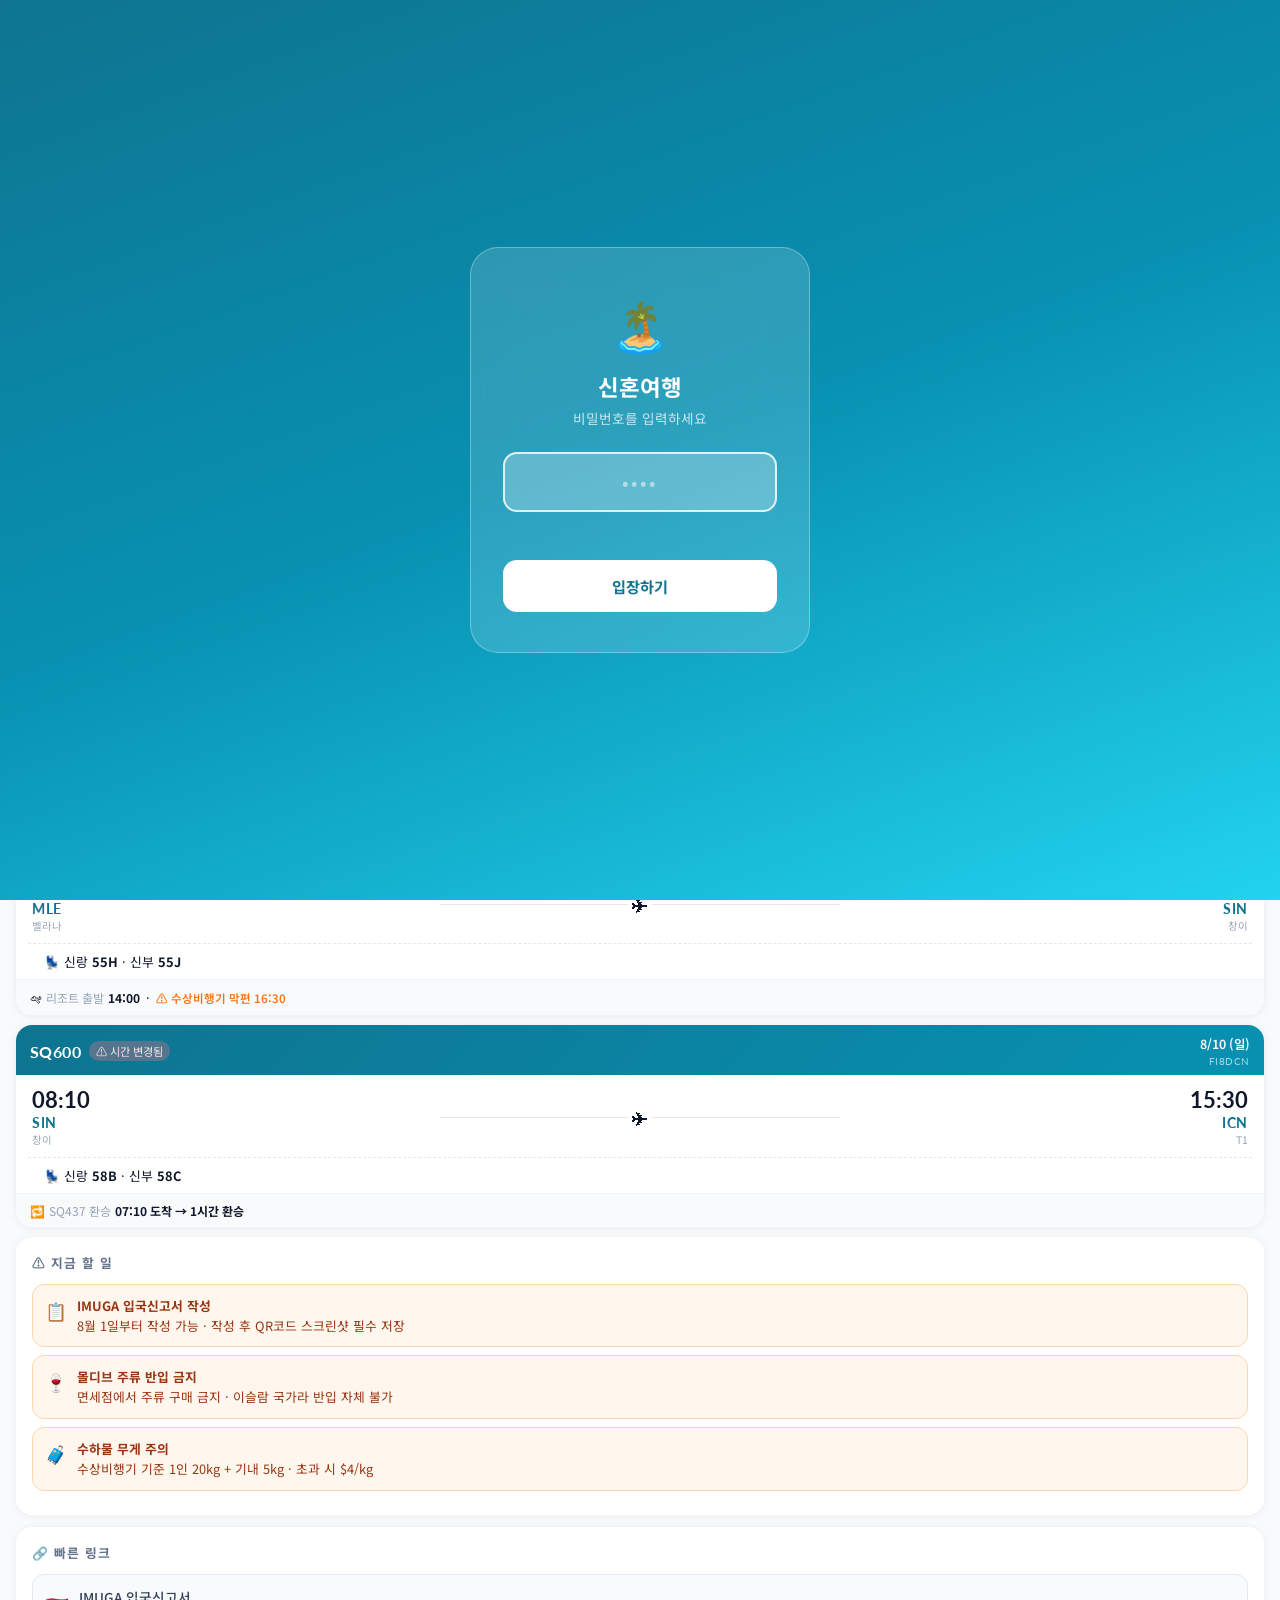
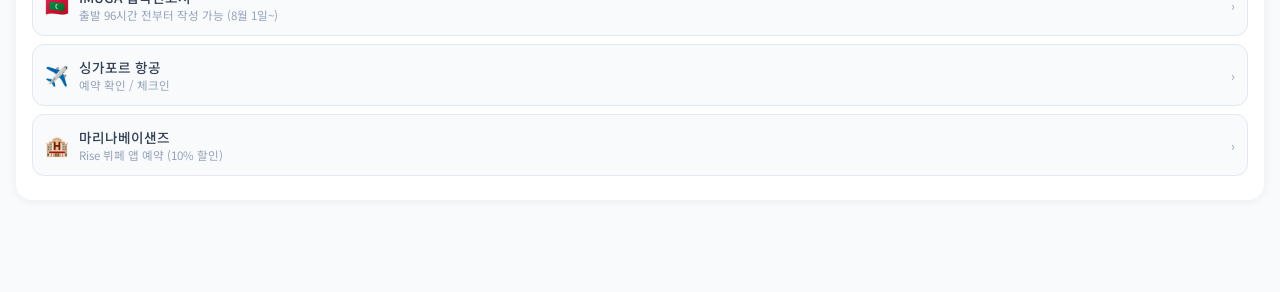
==== index.html @ 99788412 "신혼여행 앱 초기 배포 - 싱가포르/몰디브 일정, 체크리스트, 서류함, 여행 팁 - 비밀번호 잠금 화면 (SHA-256) - PWA (오프라인 지원, 홈화면 추가)  Co-Auth" ====
<!DOCTYPE html>
<html lang="ko">
<head>
  <meta charset="UTF-8">
  <meta name="viewport" content="width=device-width, initial-scale=1.0, viewport-fit=cover">
  <meta name="theme-color" content="#0E7490">
  <meta name="apple-mobile-web-app-capable" content="yes">
  <meta name="apple-mobile-web-app-status-bar-style" content="black-translucent">
  <meta name="apple-mobile-web-app-title" content="허니문">
  <meta name="robots" content="noindex, nofollow">
  <title>🏝️ 신혼여행</title>
  <link rel="stylesheet" href="styles.css">
  <link rel="manifest" href="manifest.json">
  <link rel="apple-touch-icon" href="icons/icon-192.png">
</head>
<body>

<!-- ===================== 비밀번호 화면 ===================== -->
<div class="lock-screen" id="lock-screen">
  <div class="lock-card">
    <div class="lock-emoji">🏝️</div>
    <div class="lock-title">신혼여행</div>
    <div class="lock-sub">비밀번호를 입력하세요</div>
    <input
      class="lock-input"
      id="lock-input"
      type="password"
      inputmode="numeric"
      placeholder="••••"
      autocomplete="current-password"
      onkeydown="if(event.key==='Enter') checkPassword()"
    >
    <div class="lock-error" id="lock-error"></div>
    <button class="lock-btn" onclick="checkPassword()">입장하기</button>
  </div>
</div>

<!-- Header -->
<header class="app-header">
  <h1>🏝️ 신혼여행 <span class="subtitle">싱가포르 · 몰디브</span></h1>
</header>

<!-- Toast -->
<div class="toast" id="toast"></div>

<!-- ===================== HOME PAGE ===================== -->
<section class="page active" id="page-home">

  <!-- Countdown -->
  <div class="countdown-card">
    <div class="countdown-label">✈️ 출발까지</div>
    <div class="countdown-number" id="countdown-num">-</div>
    <div class="countdown-days" id="countdown-unit">일</div>
    <div class="countdown-date">2026년 8월 3일 (월) 출발 · SQ607</div>
    <div class="trip-progress">
      <div class="trip-leg">
        <div class="leg-icon">🇸🇬</div>
        <div class="leg-name">싱가포르</div>
        <div class="leg-dates">8/3 – 8/5</div>
      </div>
      <div class="trip-leg">
        <div class="leg-icon">🏝️</div>
        <div class="leg-name">몰디브</div>
        <div class="leg-dates">8/5 – 8/9</div>
      </div>
      <div class="trip-leg">
        <div class="leg-icon">🏠</div>
        <div class="leg-name">귀국</div>
        <div class="leg-dates">8/10</div>
      </div>
    </div>
  </div>

  <!-- Flights -->
  <!-- SQ607 -->
  <div class="bp-card">
    <div class="bp-header">
      <div class="bp-left">
        <span class="bp-num">SQ607</span>
        <span class="bp-plane">Boeing 787</span>
      </div>
      <div class="bp-right">
        <span class="bp-date">8/3 (월)</span>
        <span class="bp-ref">DOETZ6</span>
      </div>
    </div>
    <div class="bp-route">
      <div class="bp-port">
        <div class="bp-time">09:00</div>
        <div class="bp-code">ICN</div>
        <div class="bp-terminal">T1</div>
      </div>
      <div class="bp-arrow">
        <div class="bp-line"></div>
        <span>✈</span>
        <div class="bp-line"></div>
      </div>
      <div class="bp-port bp-port-right">
        <div class="bp-time">14:20</div>
        <div class="bp-code">SIN</div>
        <div class="bp-terminal">창이</div>
      </div>
    </div>
    <div class="bp-seats">💺 신랑 <strong>62J</strong> · 신부 <strong>62K</strong></div>
    <div class="bp-timing">
      <div class="bp-timing-item">🏠 <span class="bp-timing-label">숙소 출발</span> <strong>06:00 이전</strong></div>
      <div class="bp-timing-sep">·</div>
      <div class="bp-timing-item">✈️ <span class="bp-timing-label">공항 도착</span> <strong>07:00</strong></div>
    </div>
  </div>

  <!-- SQ432 -->
  <div class="bp-card">
    <div class="bp-header">
      <div class="bp-left">
        <span class="bp-num">SQ432</span>
        <span class="bp-plane">A350-900</span>
      </div>
      <div class="bp-right">
        <span class="bp-date">8/5 (수)</span>
        <span class="bp-ref">DOETZ6</span>
      </div>
    </div>
    <div class="bp-route">
      <div class="bp-port">
        <div class="bp-time">10:20</div>
        <div class="bp-code">SIN</div>
        <div class="bp-terminal">T2</div>
      </div>
      <div class="bp-arrow">
        <div class="bp-line"></div>
        <span>✈</span>
        <div class="bp-line"></div>
      </div>
      <div class="bp-port bp-port-right">
        <div class="bp-time">11:50</div>
        <div class="bp-code">MLE</div>
        <div class="bp-terminal">T1</div>
      </div>
    </div>
    <div class="bp-seats">💺 신랑 <strong>62E</strong> · 신부 <strong>62D</strong></div>
    <div class="bp-timing">
      <div class="bp-timing-item">🏨 <span class="bp-timing-label">풀만 출발</span> <strong>08:00</strong></div>
      <div class="bp-timing-sep">·</div>
      <div class="bp-timing-item">✈️ <span class="bp-timing-label">공항 도착</span> <strong>08:20</strong></div>
    </div>
  </div>

  <!-- SQ437 -->
  <div class="bp-card">
    <div class="bp-header">
      <div class="bp-left">
        <span class="bp-num">SQ437</span>
        <span class="bp-plane bp-changed">⚠️ 시간 변경됨</span>
      </div>
      <div class="bp-right">
        <span class="bp-date">8/9 (토)</span>
        <span class="bp-ref">FI8DCN</span>
      </div>
    </div>
    <div class="bp-route">
      <div class="bp-port">
        <div class="bp-time">23:10</div>
        <div class="bp-code">MLE</div>
        <div class="bp-terminal">벨라나</div>
      </div>
      <div class="bp-arrow">
        <div class="bp-line"></div>
        <span>✈</span>
        <div class="bp-line"></div>
      </div>
      <div class="bp-port bp-port-right">
        <div class="bp-time">07:10<span style="font-size:0.6rem;color:var(--gray-400)">+1</span></div>
        <div class="bp-code">SIN</div>
        <div class="bp-terminal">창이</div>
      </div>
    </div>
    <div class="bp-seats">💺 신랑 <strong>55H</strong> · 신부 <strong>55J</strong></div>
    <div class="bp-timing">
      <div class="bp-timing-item">🛩 <span class="bp-timing-label">리조트 출발</span> <strong>14:00</strong></div>
      <div class="bp-timing-sep">·</div>
      <div class="bp-timing-item bp-timing-warn">⚠️ 수상비행기 막편 16:30</div>
    </div>
  </div>

  <!-- SQ600 -->
  <div class="bp-card">
    <div class="bp-header">
      <div class="bp-left">
        <span class="bp-num">SQ600</span>
        <span class="bp-plane bp-changed">⚠️ 시간 변경됨</span>
      </div>
      <div class="bp-right">
        <span class="bp-date">8/10 (일)</span>
        <span class="bp-ref">FI8DCN</span>
      </div>
    </div>
    <div class="bp-route">
      <div class="bp-port">
        <div class="bp-time">08:10</div>
        <div class="bp-code">SIN</div>
        <div class="bp-terminal">창이</div>
      </div>
      <div class="bp-arrow">
        <div class="bp-line"></div>
        <span>✈</span>
        <div class="bp-line"></div>
      </div>
      <div class="bp-port bp-port-right">
        <div class="bp-time">15:30</div>
        <div class="bp-code">ICN</div>
        <div class="bp-terminal">T1</div>
      </div>
    </div>
    <div class="bp-seats">💺 신랑 <strong>58B</strong> · 신부 <strong>58C</strong></div>
    <div class="bp-timing">
      <div class="bp-timing-item">🔁 <span class="bp-timing-label">SQ437 환승</span> <strong>07:10 도착 → 1시간 환승</strong></div>
    </div>
  </div>

  <!-- Alerts -->
  <div class="card">
    <div class="card-title">⚠️ 지금 할 일</div>

    <div class="alert-badge">
      <div class="alert-icon">📋</div>
      <div class="alert-text">
        <div class="alert-title">IMUGA 입국신고서 작성</div>
        8월 1일부터 작성 가능 · 작성 후 QR코드 스크린샷 필수 저장
      </div>
    </div>

    <div class="alert-badge">
      <div class="alert-icon">🍷</div>
      <div class="alert-text">
        <div class="alert-title">몰디브 주류 반입 금지</div>
        면세점에서 주류 구매 금지 · 이슬람 국가라 반입 자체 불가
      </div>
    </div>

    <div class="alert-badge">
      <div class="alert-icon">🧳</div>
      <div class="alert-text">
        <div class="alert-title">수하물 무게 주의</div>
        수상비행기 기준 1인 20kg + 기내 5kg · 초과 시 $4/kg
      </div>
    </div>
  </div>

  <!-- Quick Links -->
  <div class="card">
    <div class="card-title">🔗 빠른 링크</div>

    <a class="quick-link" href="https://www.travelsmarttravelfast.com/en/maldives/imuga/" target="_blank">
      <div class="ql-left">
        <span class="ql-icon">🇲🇻</span>
        <div>
          <div class="ql-title">IMUGA 입국신고서</div>
          <div class="ql-sub">출발 96시간 전부터 작성 가능 (8월 1일~)</div>
        </div>
      </div>
      <span class="ql-arrow">›</span>
    </a>

    <a class="quick-link" href="https://www.singaporeair.com" target="_blank">
      <div class="ql-left">
        <span class="ql-icon">✈️</span>
        <div>
          <div class="ql-title">싱가포르 항공</div>
          <div class="ql-sub">예약 확인 / 체크인</div>
        </div>
      </div>
      <span class="ql-arrow">›</span>
    </a>

    <a class="quick-link" href="https://www.marinabaysands.com" target="_blank">
      <div class="ql-left">
        <span class="ql-icon">🏨</span>
        <div>
          <div class="ql-title">마리나베이샌즈</div>
          <div class="ql-sub">Rise 뷔페 앱 예약 (10% 할인)</div>
        </div>
      </div>
      <span class="ql-arrow">›</span>
    </a>
  </div>

</section>

<!-- ===================== SINGAPORE PAGE ===================== -->
<section class="page" id="page-singapore">

  <div class="page-title">🇸🇬 싱가포르</div>
  <div class="page-subtitle">8월 3일(월) – 5일(수) · 2박 3일</div>

  <!-- Day 1 -->
  <div class="card">
    <div class="day-header">
      <div class="day-badge">DAY 1 · 8/3</div>
      <div>
        <div class="day-title">마리나베이샌즈 호캉스</div>
        <div class="day-subtitle">14:20 싱가포르 도착</div>
      </div>
    </div>
    <div class="timeline">
      <div class="timeline-item">
        <a class="place-link" href="https://maps.apple.com/?q=Jewel+Changi+Airport" target="_blank">
          🗺 창이공항 쥬얼 분수
        </a>
        <div class="timeline-desc">도착 후 쥬얼 내 레인 보텍스 분수 구경</div>
      </div>
      <div class="timeline-item">
        <a class="place-link" href="https://maps.apple.com/?q=Marina+Bay+Sands+Hotel+Singapore" target="_blank">
          🗺 마리나베이샌즈 체크인
        </a>
        <div class="timeline-desc">3번 빌딩 카운터에서 체크인 (업그레이드 제일 잘 해줌)</div>
        <div class="tip-box">💡 체크인 시 <strong>허니문 업그레이드</strong> + <strong>레이트체크아웃</strong> 요청 필수! 라운지 애프터눈티도 확인</div>
      </div>
      <div class="timeline-item">
        <a class="place-link" href="https://maps.apple.com/?q=Marina+Bay+Sands+Infinity+Pool" target="_blank">
          🗺 인피니티풀
        </a>
        <div class="timeline-desc">투숙객 무제한 이용 · 오전 6-7시 사진 찍기 제일 좋음</div>
      </div>
      <div class="timeline-item">
        <a class="place-link" href="https://maps.apple.com/?q=Basha+Coffee+Marina+Bay+Sands" target="_blank">
          🗺 바샤커피
        </a>
        <div class="timeline-desc">지하 2층 패션 애비뉴 · TWG 기념품도 함께</div>
      </div>
      <div class="timeline-item">
        <a class="place-link" href="https://maps.apple.com/?q=Rise+Restaurant+Marina+Bay+Sands" target="_blank">
          🗺 Rise 뷔페 저녁
        </a>
        <div class="timeline-desc">MBS 앱으로 예약하면 10% 할인 + 포인트 적립 · 레터링 케이크 요청 가능</div>
        <div class="tip-box">💡 룸서비스도 은근 저렴 · 송파바쿠테 배달도 OK</div>
      </div>
      <div class="timeline-item">
        <a class="place-link" href="https://maps.apple.com/?q=Marina+Bay+Sands+SkyPark+Observation+Deck" target="_blank">
          🗺 스카이전망대 야경
        </a>
        <div class="timeline-desc">투숙객 무료 · 야경 수영장도 즐기기</div>
      </div>
    </div>
  </div>

  <!-- Day 2 -->
  <div class="card">
    <div class="day-header">
      <div class="day-badge">DAY 2 · 8/4</div>
      <div>
        <div class="day-title">풀만호텔 + 야경</div>
        <div class="day-subtitle">관광 + 밤 야경 + 수영</div>
      </div>
    </div>
    <div class="timeline">
      <div class="timeline-item">
        <a class="place-link" href="https://maps.apple.com/?q=Marina+Bay+Sands+Infinity+Pool" target="_blank">
          🗺 MBS 수영장 아침 수영
        </a>
        <div class="timeline-desc">체크아웃 후 짐 맡기고 수영장/샤워실 이용 가능</div>
      </div>
      <div class="timeline-item">
        <a class="place-link" href="https://maps.apple.com/?q=Tong+Ah+Eating+House+Singapore+kaya+toast" target="_blank">
          🗺 카야샌드위치 브런치
        </a>
        <div class="timeline-desc">카야잼 토스트 맛집</div>
      </div>
      <div class="timeline-item">
        <a class="place-link" href="https://maps.apple.com/?q=Merlion+Park+Singapore" target="_blank">
          🗺 머라이언파크
        </a>
        <div class="timeline-desc">사진 필수 스팟</div>
      </div>
      <div class="timeline-item">
        <a class="place-link" href="https://maps.apple.com/?q=Angelina+Singapore+Marina" target="_blank">
          🗺 마리나 안젤리나카페
        </a>
        <div class="timeline-desc">카페 투어 + 바샤커피 테이크아웃 + TWG 기념품 구매</div>
      </div>
      <div class="timeline-item">
        <a class="place-link" href="https://maps.apple.com/?q=Pullman+Singapore+Hill+Street" target="_blank">
          🗺 풀만 싱가포르 힐 스트리트 체크인
        </a>
        <div class="timeline-desc">1 Hill Street · Deluxe Room Bay View · 도착시간 12-13시 요청함 · 수영장 뷰 즐기기</div>
      </div>
      <div class="timeline-item">
        <a class="place-link" href="https://maps.apple.com/?q=Gardens+by+the+Bay+Singapore" target="_blank">
          🗺 가든스바이더베이 슈퍼트리쇼
        </a>
        <div class="timeline-desc">7:45 / 8:45 · 입장료 무료 · 미리 가서 자리 잡기</div>
      </div>
      <div class="timeline-item">
        <a class="place-link" href="https://maps.apple.com/?q=Jumbo+Seafood+Singapore" target="_blank">
          🗺 점보씨푸드 칠리크랩
        </a>
        <div class="timeline-desc">싱가포르 필수 맛집 · 사전 예약 권장</div>
      </div>
    </div>
  </div>

  <!-- Day 3 -->
  <div class="card">
    <div class="day-header">
      <div class="day-badge">DAY 3 · 8/5</div>
      <div>
        <div class="day-title">몰디브 이동</div>
        <div class="day-subtitle">SQ432 10:20 출발 → 몰디브 11:50 도착</div>
      </div>
    </div>
    <div class="timeline">
      <div class="timeline-item">
        <span class="place-link">🌅 체크아웃 후 공항 이동</span>
        <div class="timeline-desc">SQ432 10:20 출발 · 충분한 여유 시간 확보</div>
      </div>
      <div class="timeline-item">
        <span class="place-link">✈️ 싱가포르 → 말레 이동</span>
        <div class="timeline-desc">말레 공항 도착 후 리조트 부스에서 직원 만나기 · 여권 + 바우처 지참</div>
        <div class="tip-box">⚠️ 말레 공항에서 <strong>주류 맡기고</strong> 입국 (반입 금지)</div>
      </div>
      <div class="timeline-item">
        <span class="place-link">🛩 수상비행기 탑승</span>
        <div class="timeline-desc">TMA VIP 라운지 이용 · 마지막 운항 4:00~4:30 주의 · 25분 비행</div>
      </div>
    </div>
  </div>

  <!-- Food -->
  <div class="section-divider"><span>싱가포르 먹거리</span></div>

  <div class="card">
    <div class="card-title">🍽 꼭 먹을 것</div>
    <div class="food-grid">
      <div class="food-item"><span>🍞</span> 카야잼 토스트</div>
      <div class="food-item"><span>🍚</span> 치킨라이스</div>
      <div class="food-item"><span>🦀</span> 칠리크랩</div>
      <div class="food-item"><span>🍜</span> 락사</div>
      <div class="food-item"><span>🥣</span> 바쿠테</div>
      <div class="food-item"><span>☕</span> 바샤커피</div>
    </div>
  </div>

  <!-- Souvenirs -->
  <div class="card">
    <div class="card-title">🎁 기념품</div>
    <div class="souvenir-list">
      <div class="souvenir-item"><span>🍵</span> TWG 티젤리</div>
      <div class="souvenir-item"><span>🍯</span> 래플즈호텔 카야잼</div>
      <div class="souvenir-item"><span>☕</span> 바샤 드립백</div>
      <div class="souvenir-item"><span>🍪</span> 뱅가완솔로 쿠키</div>
    </div>
  </div>

</section>

<!-- ===================== MALDIVES PAGE ===================== -->
<section class="page" id="page-maldives">

  <div class="page-title">🏝️ 몰디브</div>
  <div class="page-subtitle">8월 5일(수) – 9일(일) · 4박 5일 · 아웃리거 마푸시바루</div>

  <!-- Day 1 -->
  <div class="card">
    <div class="day-header">
      <div class="day-badge">DAY 1 · 8/5</div>
      <div>
        <div class="day-title">도착 · 비치풀빌라 체크인</div>
        <div class="day-subtitle">11:50 리조트 도착</div>
      </div>
    </div>
    <div class="timeline">
      <div class="timeline-item">
        <span class="place-link">🏨 체크인</span>
        <div class="timeline-desc">도착 시 스파클링 와인 1병 + 과일바구니 + 허니문 케이크 + 로맨틱 침대&욕조 셋업</div>
      </div>
      <div class="timeline-item">
        <span class="place-link">📋 당일 예약 필수</span>
        <div class="timeline-desc">다이빙센터, 식사(테판야끼), 액티비티, 마사지 — <strong>첫날에 모두 예약!</strong></div>
        <div class="tip-box">💡 테판야끼 불쇼 자리 예약 · 마사지는 90분으로 · 선라이즈/선셋 요가 예약</div>
      </div>
      <div class="timeline-item">
        <span class="place-link">🤿 스노쿨링</span>
        <div class="timeline-desc">선착장 옆 — 수심 얕고 파도 약함 · 아기상어 제일 많음 · 예쁜 조개/소라</div>
      </div>
      <div class="timeline-item">
        <span class="place-link">🍽 Cuisine Gallery 디너</span>
        <div class="timeline-desc">예약 필수 · 허니문 디너 셋업 (4박 이상 투숙 특전)</div>
      </div>
    </div>
  </div>

  <!-- Day 2 -->
  <div class="card">
    <div class="day-header">
      <div class="day-badge">DAY 2 · 8/6</div>
      <div>
        <div class="day-title">요가 · 선셋투어</div>
      </div>
    </div>
    <div class="timeline">
      <div class="timeline-item">
        <span class="place-link">🧘 선라이즈 요가</span>
        <div class="timeline-desc">데일리 클래스 · 예약 필요</div>
      </div>
      <div class="timeline-item">
        <span class="place-link">🐠 선라이즈제티 스노쿨링</span>
        <div class="timeline-desc">산호 · 물고기 많음 · 파도 잔잔</div>
      </div>
      <div class="timeline-item">
        <span class="place-link">🚣 카약 / 패들보트</span>
        <div class="timeline-desc">하루 1회 1시간 무료 (투명 카약은 유료)</div>
      </div>
      <div class="timeline-item">
        <span class="place-link">🌅 선셋투어</span>
        <div class="timeline-desc">선셋크루즈 1회 제공 특전 포함</div>
      </div>
    </div>
  </div>

  <!-- Day 3 -->
  <div class="card">
    <div class="day-header">
      <div class="day-badge">DAY 3 · 8/7</div>
      <div>
        <div class="day-title">액티비티 · 워터풀빌라 이동</div>
      </div>
    </div>
    <div class="timeline">
      <div class="timeline-item">
        <span class="place-link">🦈 익스커션</span>
        <div class="timeline-desc">만타가오리 · 널스샤크 · 바다거북이 · 무조건 긴팔긴바지 착용</div>
        <div class="tip-box">💡 워터밴드 많이 챙기기 (오리발 뒤꿈치 까짐)</div>
      </div>
      <div class="timeline-item">
        <span class="place-link">🏝️ 워터풀빌라 체크인</span>
        <div class="timeline-desc">선셋 워터 풀빌라 2박 시작</div>
      </div>
      <div class="timeline-item">
        <span class="place-link">🍳 플로팅 조식 신청</span>
        <div class="timeline-desc">워터풀빌라 특전 · 미리 신청 필요</div>
      </div>
      <div class="timeline-item">
        <span class="place-link">🍫 Artisan 디너</span>
        <div class="timeline-desc">퐁당쇼콜라 필수 · 리조트 제일 맛있는 레스토랑</div>
      </div>
    </div>
  </div>

  <!-- Day 4 -->
  <div class="card">
    <div class="day-header">
      <div class="day-badge">DAY 4 · 8/8</div>
      <div>
        <div class="day-title">요가 · 마사지 · 휴식</div>
      </div>
    </div>
    <div class="timeline">
      <div class="timeline-item">
        <span class="place-link">🧘 선셋 요가</span>
        <div class="timeline-desc">저녁 선셋 요가 클래스</div>
      </div>
      <div class="timeline-item">
        <span class="place-link">💆 마사지 90분</span>
        <div class="timeline-desc">스파 트리트먼트 10% 할인 · 스파 내 수영장/사우나 이용</div>
      </div>
      <div class="timeline-item">
        <span class="place-link">🌙 별빛 영화감상</span>
        <div class="timeline-desc">매주 일요일 별 아래 야외상영 (날씨/리조트 사정에 따라 변동)</div>
      </div>
    </div>
  </div>

  <!-- Day 5 -->
  <div class="card">
    <div class="day-header">
      <div class="day-badge">DAY 5 · 8/9</div>
      <div>
        <div class="day-title">마지막 날 · 출발</div>
        <div class="day-subtitle">SQ437 23:25 출발</div>
      </div>
    </div>
    <div class="timeline">
      <div class="timeline-item">
        <span class="place-link">☀️ 마지막 조식 + 여유</span>
        <div class="timeline-desc">Cuisine Gallery 조식</div>
      </div>
      <div class="timeline-item">
        <span class="place-link">💆 레이트체크아웃 팁</span>
        <div class="timeline-desc">스파 이용! 샤워실/수영장/사우나 갖춰있어 더위 피하기 딱</div>
      </div>
      <div class="timeline-item">
        <span class="place-link">🛩 리조트 출발 → 말레공항</span>
        <div class="timeline-desc">수상비행기 · SQ437 23:25 출발</div>
        <div class="tip-box">⚠️ 항공 탑승 전 24시간 이내 <strong>다이빙 금지</strong> (감압증 위험)</div>
      </div>
    </div>
  </div>

  <!-- Activities -->
  <div class="section-divider"><span>리조트 즐길 것</span></div>

  <div class="card">
    <div class="card-title">🤿 액티비티</div>
    <div class="activity-grid">
      <div class="activity-item">
        <div class="act-icon">🦈</div>
        <div class="act-name">널스샤크 투어</div>
      </div>
      <div class="activity-item">
        <div class="act-icon">🐢</div>
        <div class="act-name">바다거북이</div>
      </div>
      <div class="activity-item">
        <div class="act-icon">🌅</div>
        <div class="act-name">선셋크루즈</div>
      </div>
      <div class="activity-item">
        <div class="act-icon">🤿</div>
        <div class="act-name">스노쿨링</div>
      </div>
      <div class="activity-item">
        <div class="act-icon">🧘</div>
        <div class="act-name">선라이즈 요가</div>
      </div>
      <div class="activity-item">
        <div class="act-icon">🚣</div>
        <div class="act-name">카약 (무료)</div>
      </div>
    </div>
  </div>

  <!-- Meals -->
  <div class="card">
    <div class="card-title">🍽 식사 안내 (올인클루시브)</div>
    <div class="meal-info">
      <div class="meal-row">
        <div class="meal-type">조식</div>
        <div class="meal-detail">Cuisine Gallery · 메인 레스토랑</div>
      </div>
      <div class="meal-row">
        <div class="meal-type">중식</div>
        <div class="meal-detail">Edge Water Bar · 12:00~17:00</div>
      </div>
      <div class="meal-row">
        <div class="meal-type">석식</div>
        <div class="meal-detail">운영 중인 모든 레스토랑 (예약 필수)</div>
      </div>
      <div class="meal-row">
        <div class="meal-type">스낵</div>
        <div class="meal-detail">Koffe'N Chill · 11:00~19:00 · 아이스크림/스낵/음료</div>
      </div>
    </div>
    <div class="tip-box mt-8">🍫 Artisan이 제일 맛있음 · 퐁당쇼콜라 필수<br>🍤 Edge Water Bar 코코넛새우튀김<br>🍹 Summerliving 칵테일 추천</div>
  </div>

  <!-- Tips -->
  <div class="card">
    <div class="card-title">💡 리조트 팁</div>
    <div class="included-item">
      <span class="check">💰</span>
      <span>버틀러 팁 $60 · 청소 직원 $3 × 2회 · $1짜리 30개 준비</span>
    </div>
    <div class="included-item">
      <span class="check">🌡</span>
      <span>낮엔 엄청 더움 · 제일 시원한 곳은 숙소&외부화장실</span>
    </div>
    <div class="included-item">
      <span class="check">🌙</span>
      <span>밤엔 꽤 쌀쌀함 · 가디건/긴팔 필수</span>
    </div>
    <div class="included-item">
      <span class="check">🍽</span>
      <span>모든 식당 음식 나오는 속도 느림 · 다 먹으면 바로 말해주기</span>
    </div>
    <div class="included-item">
      <span class="check">🪸</span>
      <span>커피앤칠 아이스크림 있음 · 아이스크림 무료포함</span>
    </div>
    <div class="included-item">
      <span class="check">💵</span>
      <span>리조트 크레딧 $100/커플 제공 (8/5~10/31 기간 내)</span>
    </div>
  </div>

</section>

<!-- ===================== CHECKLIST PAGE ===================== -->
<section class="page" id="page-checklist">

  <div class="page-title">✅ 체크리스트</div>
  <div class="page-subtitle">탭해서 체크 · 자동 저장됨</div>

  <div class="progress-label">
    <span>전체 진행률</span>
    <span id="progress-text">0 / 0</span>
  </div>
  <div class="progress-bar-wrap">
    <div class="progress-bar" id="progress-bar" style="width:0%"></div>
  </div>

  <!-- Section: 출발 전 필수 -->
  <div class="checklist-section" data-section="pre">
    <div class="checklist-header" onclick="toggleSection(this)">
      <div class="ch-left">
        <span class="ch-icon">📋</span>
        <span class="ch-title">출발 전 필수</span>
        <span class="ch-count" id="count-pre"></span>
      </div>
      <span class="ch-arrow">▾</span>
    </div>
    <div class="checklist-body">
      <div class="check-item" onclick="toggleCheck(this, event)">
        <input type="checkbox" onclick="handleCbClick(this);event.stopPropagation()" id="c1">
        <span class="check-label">
          IMUGA 입국신고서 작성
          <div class="check-sublabel">출발 96시간 전(8/1)부터 가능 · 몰디브 입국 시 QR 제시</div>
        </span>
      </div>
      <div class="check-item" onclick="toggleCheck(this, event)">
        <input type="checkbox" onclick="handleCbClick(this);event.stopPropagation()" id="c2">
        <span class="check-label">
          QR코드 스크린샷 저장
          <div class="check-sublabel">이메일 안 올 수 있으므로 스크린샷 필수</div>
        </span>
      </div>
      <div class="check-item" onclick="toggleCheck(this, event)">
        <input type="checkbox" onclick="handleCbClick(this);event.stopPropagation()" id="c3">
        <span class="check-label">
          여권 유효기간 확인
          <div class="check-sublabel">귀국일(8/10) 기준 6개월 이상 남아야 함</div>
        </span>
      </div>
      <div class="check-item" onclick="toggleCheck(this, event)">
        <input type="checkbox" onclick="handleCbClick(this);event.stopPropagation()" id="c4">
        <span class="check-label">
          청첩장 챙기기
          <div class="check-sublabel">마푸시바루 체크인 시 허니문 특전 확인용</div>
        </span>
      </div>
      <div class="check-item" onclick="toggleCheck(this, event)">
        <input type="checkbox" onclick="handleCbClick(this);event.stopPropagation()" id="c5">
        <span class="check-label">
          신용카드 2장 이상
          <div class="check-sublabel">체크인 시 신용카드 필수 · 비상용 1장 추가</div>
        </span>
      </div>
      <div class="check-item" onclick="toggleCheck(this, event)">
        <input type="checkbox" onclick="handleCbClick(this);event.stopPropagation()" id="c6">
        <span class="check-label">
          USD 달러 환전
          <div class="check-sublabel">$1짜리 30개 이상 · 버틀러/청소 팁용</div>
        </span>
      </div>
      <div class="check-item" onclick="toggleCheck(this, event)">
        <input type="checkbox" onclick="handleCbClick(this);event.stopPropagation()" id="c7">
        <span class="check-label">
          여행자보험 가입
        </span>
      </div>
      <div class="check-item" onclick="toggleCheck(this, event)">
        <input type="checkbox" onclick="handleCbClick(this);event.stopPropagation()" id="c8">
        <span class="check-label">
          마리나베이샌즈 Rise 뷔페 예약
          <div class="check-sublabel">MBS 앱으로 예약 → 10% 할인 + 포인트 적립</div>
        </span>
      </div>
      <div class="check-item" onclick="toggleCheck(this, event)">
        <input type="checkbox" onclick="handleCbClick(this);event.stopPropagation()" id="c9">
        <span class="check-label">
          점보씨푸드 예약
          <div class="check-sublabel">싱가포르 칠리크랩 맛집 · 사전 예약 권장</div>
        </span>
      </div>
      <div class="check-item" onclick="toggleCheck(this, event)">
        <input type="checkbox" onclick="handleCbClick(this);event.stopPropagation()" id="c57">
        <span class="check-label">
          로밍 챙기기
          <div class="check-sublabel">통신사 앱에서 출국 전 로밍 신청</div>
        </span>
      </div>
      <div class="check-item" onclick="toggleCheck(this, event)">
        <input type="checkbox" onclick="handleCbClick(this);event.stopPropagation()" id="c58">
        <span class="check-label">
          짐 부치기 (공항)
          <div class="check-sublabel">수상비행기 기준 1인 20kg + 기내 5kg</div>
        </span>
      </div>
      <div class="check-item" onclick="toggleCheck(this, event)">
        <input type="checkbox" onclick="handleCbClick(this);event.stopPropagation()" id="c59">
        <span class="check-label">면세 물품 챙기기</span>
      </div>
    </div>
  </div>

  <!-- Section: 짐 싸기 -->
  <div class="checklist-section" data-section="pack">
    <div class="checklist-header" onclick="toggleSection(this)">
      <div class="ch-left">
        <span class="ch-icon">🧳</span>
        <span class="ch-title">짐 싸기</span>
        <span class="ch-count" id="count-pack"></span>
      </div>
      <span class="ch-arrow">▾</span>
    </div>
    <div class="checklist-body">
      <div class="check-item" onclick="toggleCheck(this, event)">
        <input type="checkbox" onclick="handleCbClick(this);event.stopPropagation()" id="c10">
        <span class="check-label">
          여권 (신랑 + 신부)
          <div class="check-sublabel">LEE HOIL / WON SOYEON</div>
        </span>
      </div>
      <div class="check-item" onclick="toggleCheck(this, event)">
        <input type="checkbox" onclick="handleCbClick(this);event.stopPropagation()" id="c11">
        <span class="check-label">
          워터밴드 (많이)
          <div class="check-sublabel">오리발 뒤꿈치 까짐 방지 · 넉넉하게 챙기기</div>
        </span>
      </div>
      <div class="check-item" onclick="toggleCheck(this, event)">
        <input type="checkbox" onclick="handleCbClick(this);event.stopPropagation()" id="c12">
        <span class="check-label">
          얇은 긴팔 + 긴바지
          <div class="check-sublabel">익스커션 시 착용 필수</div>
        </span>
      </div>
      <div class="check-item" onclick="toggleCheck(this, event)">
        <input type="checkbox" onclick="handleCbClick(this);event.stopPropagation()" id="c13">
        <span class="check-label">
          가디건 / 얇은 재킷
          <div class="check-sublabel">몰디브 밤엔 꽤 쌀쌀함</div>
        </span>
      </div>
      <div class="check-item" onclick="toggleCheck(this, event)">
        <input type="checkbox" onclick="handleCbClick(this);event.stopPropagation()" id="c14">
        <span class="check-label">
          선크림 (SPF 50+, 워터프루프)
          <div class="check-sublabel">물놀이 많으므로 넉넉하게</div>
        </span>
      </div>
      <div class="check-item" onclick="toggleCheck(this, event)">
        <input type="checkbox" onclick="handleCbClick(this);event.stopPropagation()" id="c15">
        <span class="check-label">
          구급약
          <div class="check-sublabel">지사제, 두통약, 밴드, 소화제</div>
        </span>
      </div>
      <div class="check-item" onclick="toggleCheck(this, event)">
        <input type="checkbox" onclick="handleCbClick(this);event.stopPropagation()" id="c16">
        <span class="check-label">
          달러 현금 $1 × 30장
          <div class="check-sublabel">팁 문화 · 버틀러/청소 직원용</div>
        </span>
      </div>
      <div class="check-item" onclick="toggleCheck(this, event)">
        <input type="checkbox" onclick="handleCbClick(this);event.stopPropagation()" id="c17">
        <span class="check-label">
          수영복 (여러 벌)
          <div class="check-sublabel">매일 수영 예정 · 빨리 안 마름</div>
        </span>
      </div>
      <div class="check-item" onclick="toggleCheck(this, event)">
        <input type="checkbox" onclick="handleCbClick(this);event.stopPropagation()" id="c18">
        <span class="check-label">
          수하물 무게 확인
          <div class="check-sublabel">수상비행기 기준: 1인 20kg + 기내 5kg</div>
        </span>
      </div>
      <div class="check-item" onclick="toggleCheck(this, event)">
        <input type="checkbox" onclick="handleCbClick(this);event.stopPropagation()" id="c19">
        <span class="check-label">
          방수 파우치 / 핸드폰 방수케이스
        </span>
      </div>
      <div class="check-item" onclick="toggleCheck(this, event)">
        <input type="checkbox" onclick="handleCbClick(this);event.stopPropagation()" id="c20">
        <span class="check-label">
          충전기 + 멀티어댑터
          <div class="check-sublabel">몰디브 220V · 영국식 3핀 플러그</div>
        </span>
      </div>

      <!-- 기본 준비물 추가 -->
      <div class="check-subheader">기본 준비물</div>
      <div class="check-item" onclick="toggleCheck(this, event)">
        <input type="checkbox" onclick="handleCbClick(this);event.stopPropagation()" id="c34">
        <span class="check-label">속옷</span>
      </div>
      <div class="check-item" onclick="toggleCheck(this, event)">
        <input type="checkbox" onclick="handleCbClick(this);event.stopPropagation()" id="c35">
        <span class="check-label">양말</span>
      </div>
      <div class="check-item" onclick="toggleCheck(this, event)">
        <input type="checkbox" onclick="handleCbClick(this);event.stopPropagation()" id="c36">
        <span class="check-label">잠옷</span>
      </div>
      <div class="check-item" onclick="toggleCheck(this, event)">
        <input type="checkbox" onclick="handleCbClick(this);event.stopPropagation()" id="c37">
        <span class="check-label">
          세면도구
          <div class="check-sublabel">칫솔 · 치약 · 폼클렌징 · 샴푸</div>
        </span>
      </div>
      <div class="check-item" onclick="toggleCheck(this, event)">
        <input type="checkbox" onclick="handleCbClick(this);event.stopPropagation()" id="c38">
        <span class="check-label">지퍼락</span>
      </div>
      <div class="check-item" onclick="toggleCheck(this, event)">
        <input type="checkbox" onclick="handleCbClick(this);event.stopPropagation()" id="c39">
        <span class="check-label">옷 (여벌)</span>
      </div>
      <div class="check-item" onclick="toggleCheck(this, event)">
        <input type="checkbox" onclick="handleCbClick(this);event.stopPropagation()" id="c40">
        <span class="check-label">이어폰</span>
      </div>
      <div class="check-item" onclick="toggleCheck(this, event)">
        <input type="checkbox" onclick="handleCbClick(this);event.stopPropagation()" id="c41">
        <span class="check-label">
          면도세트
          <div class="check-sublabel">쉐이빙폼 · 도루코 74미리</div>
        </span>
      </div>
      <div class="check-item" onclick="toggleCheck(this, event)">
        <input type="checkbox" onclick="handleCbClick(this);event.stopPropagation()" id="c42">
        <span class="check-label">로션</span>
      </div>
      <div class="check-item" onclick="toggleCheck(this, event)">
        <input type="checkbox" onclick="handleCbClick(this);event.stopPropagation()" id="c43">
        <span class="check-label">슬리퍼</span>
      </div>
      <div class="check-item" onclick="toggleCheck(this, event)">
        <input type="checkbox" onclick="handleCbClick(this);event.stopPropagation()" id="c44">
        <span class="check-label">선글라스</span>
      </div>
      <div class="check-item" onclick="toggleCheck(this, event)">
        <input type="checkbox" onclick="handleCbClick(this);event.stopPropagation()" id="c45">
        <span class="check-label">목베개</span>
      </div>
      <div class="check-item" onclick="toggleCheck(this, event)">
        <input type="checkbox" onclick="handleCbClick(this);event.stopPropagation()" id="c46">
        <span class="check-label">모기퇴치제</span>
      </div>
      <div class="check-item" onclick="toggleCheck(this, event)">
        <input type="checkbox" onclick="handleCbClick(this);event.stopPropagation()" id="c47">
        <span class="check-label">모기 물렸을 때 바를 것</span>
      </div>

      <!-- 장기여행 추가 -->
      <div class="check-subheader">장기여행 추가</div>
      <div class="check-item" onclick="toggleCheck(this, event)">
        <input type="checkbox" onclick="handleCbClick(this);event.stopPropagation()" id="c48">
        <span class="check-label">펜</span>
      </div>
      <div class="check-item" onclick="toggleCheck(this, event)">
        <input type="checkbox" onclick="handleCbClick(this);event.stopPropagation()" id="c49">
        <span class="check-label">
          보조배터리
          <div class="check-sublabel">기내 수하물 필수 · 위탁 불가</div>
        </span>
      </div>
      <div class="check-item" onclick="toggleCheck(this, event)">
        <input type="checkbox" onclick="handleCbClick(this);event.stopPropagation()" id="c50">
        <span class="check-label">우산</span>
      </div>
      <div class="check-item" onclick="toggleCheck(this, event)">
        <input type="checkbox" onclick="handleCbClick(this);event.stopPropagation()" id="c51">
        <span class="check-label">
          돼지코
          <div class="check-sublabel">싱가포르·몰디브 플러그 변환용</div>
        </span>
      </div>
      <div class="check-item" onclick="toggleCheck(this, event)">
        <input type="checkbox" onclick="handleCbClick(this);event.stopPropagation()" id="c52">
        <span class="check-label">테니스화</span>
      </div>
    </div>
  </div>

  <!-- Section: 싱가포르 현지 -->
  <div class="checklist-section" data-section="sg">
    <div class="checklist-header" onclick="toggleSection(this)">
      <div class="ch-left">
        <span class="ch-icon">🇸🇬</span>
        <span class="ch-title">싱가포르 현지</span>
        <span class="ch-count" id="count-sg"></span>
      </div>
      <span class="ch-arrow">▾</span>
    </div>
    <div class="checklist-body">
      <div class="check-item" onclick="toggleCheck(this, event)">
        <input type="checkbox" onclick="handleCbClick(this);event.stopPropagation()" id="c21">
        <span class="check-label">
          허니문 업그레이드 요청 (체크인 시)
          <div class="check-sublabel">3번 빌딩 카운터 · 레이트체크아웃도 함께 요청</div>
        </span>
      </div>
      <div class="check-item" onclick="toggleCheck(this, event)">
        <input type="checkbox" onclick="handleCbClick(this);event.stopPropagation()" id="c22">
        <span class="check-label">
          인피니티풀 새벽 6-7시 사진
          <div class="check-sublabel">그 시간대가 제일 예쁨</div>
        </span>
      </div>
      <div class="check-item" onclick="toggleCheck(this, event)">
        <input type="checkbox" onclick="handleCbClick(this);event.stopPropagation()" id="c23">
        <span class="check-label">
          가든스바이더베이 슈퍼트리쇼 자리 잡기
          <div class="check-sublabel">7:45 or 8:45 · 미리 가서 앉아있기 · 입장 무료</div>
        </span>
      </div>
      <div class="check-item" onclick="toggleCheck(this, event)">
        <input type="checkbox" onclick="handleCbClick(this);event.stopPropagation()" id="c24">
        <span class="check-label">
          TWG 기념품 구매
          <div class="check-sublabel">MBS 지하 2층 패션 애비뉴</div>
        </span>
      </div>
      <div class="check-item" onclick="toggleCheck(this, event)">
        <input type="checkbox" onclick="handleCbClick(this);event.stopPropagation()" id="c25">
        <span class="check-label">
          바샤커피 드립백 구매
          <div class="check-sublabel">MBS 지하 2층 · 바샤 포인트로 쓸 수 있음</div>
        </span>
      </div>
    </div>
  </div>

  <!-- Section: 몰디브 현지 -->
  <div class="checklist-section" data-section="mv">
    <div class="checklist-header" onclick="toggleSection(this)">
      <div class="ch-left">
        <span class="ch-icon">🏝️</span>
        <span class="ch-title">몰디브 현지</span>
        <span class="ch-count" id="count-mv"></span>
      </div>
      <span class="ch-arrow">▾</span>
    </div>
    <div class="checklist-body">
      <div class="check-item" onclick="toggleCheck(this, event)">
        <input type="checkbox" onclick="handleCbClick(this);event.stopPropagation()" id="c26">
        <span class="check-label">
          체크인 당일 다이빙센터 예약
        </span>
      </div>
      <div class="check-item" onclick="toggleCheck(this, event)">
        <input type="checkbox" onclick="handleCbClick(this);event.stopPropagation()" id="c27">
        <span class="check-label">
          체크인 당일 테판야끼 예약 (불쇼 자리)
          <div class="check-sublabel">Koto 테판야끼 · 불쇼 자리 요청 · 디저트 셔벗 필수</div>
        </span>
      </div>
      <div class="check-item" onclick="toggleCheck(this, event)">
        <input type="checkbox" onclick="handleCbClick(this);event.stopPropagation()" id="c28">
        <span class="check-label">
          선라이즈 / 선셋 요가 예약
          <div class="check-sublabel">데일리 클래스 · 예약 필수</div>
        </span>
      </div>
      <div class="check-item" onclick="toggleCheck(this, event)">
        <input type="checkbox" onclick="handleCbClick(this);event.stopPropagation()" id="c29">
        <span class="check-label">
          마사지 90분 예약
          <div class="check-sublabel">스파 트리트먼트 10% 할인 적용</div>
        </span>
      </div>
      <div class="check-item" onclick="toggleCheck(this, event)">
        <input type="checkbox" onclick="handleCbClick(this);event.stopPropagation()" id="c30">
        <span class="check-label">
          플로팅 조식 신청
          <div class="check-sublabel">워터풀빌라 특전 · 미리 신청 필요</div>
        </span>
      </div>
      <div class="check-item" onclick="toggleCheck(this, event)">
        <input type="checkbox" onclick="handleCbClick(this);event.stopPropagation()" id="c31">
        <span class="check-label">
          허니문 디너 셋업 요청
          <div class="check-sublabel">4박 이상 투숙 특전 · Cuisine Gallery</div>
        </span>
      </div>
      <div class="check-item" onclick="toggleCheck(this, event)">
        <input type="checkbox" onclick="handleCbClick(this);event.stopPropagation()" id="c32">
        <span class="check-label">
          버틀러 팁 $60 전달
        </span>
      </div>
      <div class="check-item" onclick="toggleCheck(this, event)">
        <input type="checkbox" onclick="handleCbClick(this);event.stopPropagation()" id="c33">
        <span class="check-label">
          출발 24시간 전 다이빙 중단
          <div class="check-sublabel">감압증 위험 · SQ437 23:10 기준 전날 23시 이후 금지</div>
        </span>
      </div>
    </div>
  </div>

</section>

<!-- ===================== INFO PAGE ===================== -->
<section class="page" id="page-info">

  <div class="page-title">📋 중요 정보</div>
  <div class="page-subtitle">예약번호 · 주의사항 · 특전</div>

  <!-- 항공 예약 -->
  <div class="card">
    <div class="card-title">✈️ 항공 예약</div>
    <div class="info-row">
      <div class="info-label">출국 예약번호</div>
      <div class="info-value mono">DOETZ6 <button class="copy-btn" onclick="copyText('DOETZ6')">복사</button><br><span style="font-size:0.7rem;color:var(--gray-400)">SQ607·SQ432 (싱가포르항공)</span></div>
    </div>
    <div class="info-row">
      <div class="info-label">귀국 예약번호</div>
      <div class="info-value mono">FI8DCN <button class="copy-btn" onclick="copyText('FI8DCN')">복사</button><br><span style="font-size:0.7rem;color:var(--gray-400)">SQ437·SQ600 (싱가포르항공)</span></div>
    </div>
    <div class="info-row">
      <div class="info-label">SQ607 좌석</div>
      <div class="info-value">신랑 <strong>62J</strong> · 신부 <strong>62K</strong><br><span style="font-size:0.7rem;color:var(--gray-400)">인천 T1 09:00 출발 · Boeing 787</span></div>
    </div>
    <div class="info-row">
      <div class="info-label">SQ432 좌석</div>
      <div class="info-value">신랑 <strong>62E</strong> · 신부 <strong>62D</strong><br><span style="font-size:0.7rem;color:var(--gray-400)">창이 T2 10:20 출발 · A350-900</span></div>
    </div>
    <div class="info-row">
      <div class="info-label">SQ437 ⚠️</div>
      <div class="info-value"><span style="color:#FB7185;font-weight:600">23:10 출발</span> (변경됨, 원래 23:25)<br><span style="font-size:0.7rem;color:var(--gray-400)">8/9 말레 → 싱가포르 07:10 도착</span></div>
    </div>
    <div class="info-row">
      <div class="info-label">SQ600 ⚠️</div>
      <div class="info-value"><span style="color:#FB7185;font-weight:600">08:10 출발</span> (변경됨, 원래 08:00)<br><span style="font-size:0.7rem;color:var(--gray-400)">8/10 싱가포르 → 인천 15:30 도착</span></div>
    </div>
    <a class="quick-link mt-8" href="https://www.singaporeair.com/managebooking" target="_blank">
      <div class="ql-left"><span class="ql-icon">🔗</span><div><div class="ql-title">싱가포르항공 예약 관리</div><div class="ql-sub">singaporeair.com/managebooking</div></div></div>
      <span class="ql-arrow">›</span>
    </a>
  </div>

  <!-- 마리나베이샌즈 -->
  <div class="card">
    <div class="card-title">🏨 마리나베이샌즈</div>
    <div class="info-row">
      <div class="info-label">확인코드</div>
      <div class="info-value mono">7518850 <button class="copy-btn" onclick="copyText('7518850')">복사</button></div>
    </div>
    <div class="info-row">
      <div class="info-label">체크인</div>
      <div class="info-value">8/3 (월) 오후 3시 이후<br><span style="font-size:0.7rem;color:var(--gray-400)">호텔 타워 1 로비</span></div>
    </div>
    <div class="info-row">
      <div class="info-label">체크아웃</div>
      <div class="info-value">8/4 (화)</div>
    </div>
    <div class="info-row">
      <div class="info-label">객실</div>
      <div class="info-value">샌즈 프리미어룸<br><span style="font-size:0.7rem;color:var(--gray-400)">가든스 바이 더 베이 뷰 · 킹베드</span></div>
    </div>
    <div class="info-row">
      <div class="info-label">게스트 릴레이션</div>
      <div class="info-value">
        Frina (Guest Service Executive)<br>
        <a href="tel:+6566888810" style="color:var(--teal);text-decoration:none;">+65 6688 8810</a> /
        <a href="tel:+6592481489" style="color:var(--teal);text-decoration:none;">+65 9248 1489</a>
      </div>
    </div>
    <a class="quick-link mt-8" href="https://www.marinabaysands.com" target="_blank">
      <div class="ql-left"><span class="ql-icon">🔗</span><div><div class="ql-title">마리나베이샌즈 공식 사이트</div><div class="ql-sub">앱으로 Rise 뷔페 예약 · 10% 할인</div></div></div>
      <span class="ql-arrow">›</span>
    </a>
  </div>

  <!-- 풀만 -->
  <div class="card">
    <div class="card-title">🏨 풀만 싱가포르 힐 스트리트</div>
    <div class="info-row">
      <div class="info-label">Agoda 예약번호</div>
      <div class="info-value mono">1740188163 <button class="copy-btn" onclick="copyText('1740188163')">복사</button></div>
    </div>
    <div class="info-row">
      <div class="info-label">체크인</div>
      <div class="info-value">8/4 (화) 도착시간 12:00-13:00 요청</div>
    </div>
    <div class="info-row">
      <div class="info-label">체크아웃</div>
      <div class="info-value">8/5 (수)</div>
    </div>
    <div class="info-row">
      <div class="info-label">객실</div>
      <div class="info-value">Deluxe Room · King Bed · Rain Shower<br><span style="font-size:0.7rem;color:var(--gray-400)">Bay View · 고층 · 신혼여행 요청 완료</span></div>
    </div>
    <div class="info-row">
      <div class="info-label">주소</div>
      <div class="info-value">1 Hill Street, Singapore 179949</div>
    </div>
    <div class="info-row">
      <div class="info-label">취소 정책</div>
      <div class="info-value" style="color:#FB7185">환불 불가</div>
    </div>
    <a class="quick-link mt-8" href="https://maps.apple.com/?q=Pullman+Singapore+Hill+Street" target="_blank">
      <div class="ql-left"><span class="ql-icon">🗺</span><div><div class="ql-title">풀만 위치 보기</div><div class="ql-sub">1 Hill Street, Singapore</div></div></div>
      <span class="ql-arrow">›</span>
    </a>
  </div>

  <!-- 몰디브 리조트 예약 -->
  <div class="card">
    <div class="card-title">🏝️ 아웃리거 마푸시바루</div>
    <div class="info-row">
      <div class="info-label">신랑</div>
      <div class="info-value">LEE HOIL</div>
    </div>
    <div class="info-row">
      <div class="info-label">신부</div>
      <div class="info-value">WON SOYEON</div>
    </div>
    <div class="info-row">
      <div class="info-label">여행사 예약번호</div>
      <div class="info-value mono">590424891 <button class="copy-btn" onclick="copyText('590424891')">복사</button></div>
    </div>
    <div class="info-row">
      <div class="info-label">예약번호 2</div>
      <div class="info-value mono">590424893 <button class="copy-btn" onclick="copyText('590424893')">복사</button></div>
    </div>
    <div class="info-row">
      <div class="info-label">여행사</div>
      <div class="info-value">
        <a href="tel:0220036608" style="color:var(--teal);text-decoration:none;">02-2003-6608</a>
        <div style="font-size:0.7rem;color:var(--gray-400)">수~금요일 문의</div>
      </div>
    </div>
  </div>

  <!-- 허니문 특전 -->
  <div class="card">
    <div class="card-title">🎁 허니문 특전</div>
    <div class="included-item">
      <span class="check">✓</span>
      <span>도착 시 스파클링 와인 1병 + 과일바구니 + 허니문 케이크</span>
    </div>
    <div class="included-item">
      <span class="check">✓</span>
      <span>로맨틱 침대장식 + 욕조 셋업 1회</span>
    </div>
    <div class="included-item">
      <span class="check">✓</span>
      <span>식사 HB → AI 무료 업그레이드 (올인클루시브)</span>
    </div>
    <div class="included-item">
      <span class="check">✓</span>
      <span>리조트 크레딧 $100/커플 (8/5~10/31)</span>
    </div>
    <div class="included-item">
      <span class="check">✓</span>
      <span>추가 네고 1인 $200 (8/5~10/31)</span>
    </div>
    <div class="included-item">
      <span class="check">✓</span>
      <span>허니문 디너 셋업 1회 (Cuisine Gallery · 4박 이상)</span>
    </div>
    <div class="included-item">
      <span class="check">✓</span>
      <span>TMA VIP 라운지 이용</span>
    </div>
    <div class="included-item">
      <span class="check">✓</span>
      <span>데일리 선라이즈 &amp; 선셋 요가 클래스 (예약 필)</span>
    </div>
    <div class="included-item">
      <span class="check">✓</span>
      <span>스노클링 장비 무료대여 + 와이파이</span>
    </div>
    <div class="included-item">
      <span class="check">✓</span>
      <span>선셋크루즈 1회 (날씨 따라 변동)</span>
    </div>
    <div class="included-item">
      <span class="check">✓</span>
      <span>매주 별빛 야외영화 (일요일)</span>
    </div>
    <div class="included-item">
      <span class="check">✓</span>
      <span>테판야끼 석식 1회 (8/5~10/31)</span>
    </div>
  </div>

  <!-- 할인 혜택 -->
  <div class="card">
    <div class="card-title">💸 할인 혜택</div>
    <div class="discount-list">
      <div class="discount-item">
        <span class="discount-badge">25%</span>
        <span>Destination Dining 할인</span>
      </div>
      <div class="discount-item">
        <span class="discount-badge">10%</span>
        <span>스파 트리트먼트 할인</span>
      </div>
      <div class="discount-item">
        <span class="discount-badge">20%</span>
        <span>소믈리에 와인리스트 할인</span>
      </div>
      <div class="discount-item">
        <span class="discount-badge">20%</span>
        <span>선셋피싱, 돌핀트립 익스커션 할인</span>
      </div>
      <div class="discount-item">
        <span class="discount-badge">15%</span>
        <span>워터스포츠 선택 할인 (Water Ski, Wakeboarding 등)</span>
      </div>
      <div class="discount-item">
        <span class="discount-badge">10%</span>
        <span>PADI 스쿠버다이빙 코스 할인</span>
      </div>
    </div>
  </div>

  <!-- 주의사항 -->
  <div class="warning-card">
    <div class="w-title">🚫 몰디브 금지 / 주의사항</div>
    <div class="w-item">• 주류 및 돼지고기 반입 절대 금지 (이슬람 국가)</div>
    <div class="w-item">• 수상비행기 마지막 운항 16:00~16:30 (일몰 이후 불가)</div>
    <div class="w-item">• 항공 탑승 24시간 이내 다이빙 금지 (감압증 위험)</div>
    <div class="w-item">• 국제선 연착 시 당일 리조트 입장 불가 → 말레 1박 후 이동 (비용 본인 부담)</div>
    <div class="w-item">• 연착 시 반드시 담당자에게 사전 연락</div>
    <div class="w-item">• 수상 활동 시 구명조끼 반드시 착용</div>
  </div>

  <!-- IMUGA -->
  <div class="card">
    <div class="card-title">📋 IMUGA 입국신고서</div>
    <div class="included-item">
      <span class="check">1</span>
      <span>출발 96시간 전 (8월 1일)부터 작성 가능</span>
    </div>
    <div class="included-item">
      <span class="check">2</span>
      <span>여권 정보 / 항공편 정보 / 숙소 정보 / 얼굴 사진 필요</span>
    </div>
    <div class="included-item">
      <span class="check">3</span>
      <span>작성 후 QR코드 스크린샷 저장 필수</span>
    </div>
    <div class="included-item">
      <span class="check">4</span>
      <span>입국 시 QR코드 제시</span>
    </div>
    <a class="quick-link mt-8" href="https://www.travelsmarttravelfast.com/en/maldives/imuga/" target="_blank">
      <div class="ql-left">
        <span class="ql-icon">🔗</span>
        <div>
          <div class="ql-title">IMUGA 바로가기</div>
          <div class="ql-sub">imuga.immigration.gov.mv/ethd</div>
        </div>
      </div>
      <span class="ql-arrow">›</span>
    </a>
  </div>

</section>

<!-- ===================== DOCS PAGE ===================== -->
<section class="page" id="page-docs">

  <div class="page-title">📂 서류함</div>
  <div class="page-subtitle">사진으로 저장 · 탭해서 보기 · 앱에 자동 저장</div>

  <div id="doc-grid"></div>

</section>

<!-- ===================== FULLSCREEN VIEWER ===================== -->
<div class="doc-viewer" id="doc-viewer">
  <div class="doc-viewer-toolbar">
    <span id="viewer-title" class="dv-title"></span>
    <div class="dv-actions">
      <button class="dv-btn" id="viewer-open-btn" style="display:none" onclick="openInNewTab()">↗ 열기</button>
      <button class="dv-btn dv-delete" onclick="deleteCurrentDoc()">🗑 삭제</button>
      <button class="dv-btn" onclick="closeViewer()">✕ 닫기</button>
    </div>
  </div>
  <div class="doc-viewer-body">
    <img id="viewer-img" src="" alt="" style="display:none">
    <iframe id="viewer-frame"
      style="display:none;width:100%;height:100%;border:none;border-radius:8px;background:white"
      allowfullscreen></iframe>
  </div>
</div>

<!-- ===================== TAB BAR ===================== -->
<nav class="tab-bar">
  <a class="tab-item active" href="#home" onclick="navigate('home', this)">
    <span class="tab-icon">🏠</span>
    <span class="tab-label">홈</span>
  </a>
  <a class="tab-item" href="#singapore" onclick="navigate('singapore', this)">
    <span class="tab-icon">🇸🇬</span>
    <span class="tab-label">싱가폴</span>
  </a>
  <a class="tab-item" href="#maldives" onclick="navigate('maldives', this)">
    <span class="tab-icon">🏝️</span>
    <span class="tab-label">몰디브</span>
  </a>
  <a class="tab-item" href="#docs" onclick="navigate('docs', this)">
    <span class="tab-icon">📂</span>
    <span class="tab-label">서류함</span>
  </a>
  <a class="tab-item" href="#checklist" onclick="navigate('checklist', this)">
    <span class="tab-icon">✅</span>
    <span class="tab-label">체크</span>
  </a>
  <a class="tab-item" href="#info" onclick="navigate('info', this)">
    <span class="tab-icon">📋</span>
    <span class="tab-label">정보</span>
  </a>
</nav>

<script src="app.js"></script>
</body>
</html>
---- styles.css ----
@import url('https://fonts.googleapis.com/css2?family=Noto+Sans+KR:wght@300;400;500;700&family=Lato:wght@300;400;700&display=swap');

:root {
  --teal: #0891B2;
  --teal-light: #22D3EE;
  --teal-dark: #0E7490;
  --sand: #FEF3C7;
  --sand-dark: #FDE68A;
  --pink: #FB7185;
  --white: #FFFFFF;
  --gray-50: #F8FAFC;
  --gray-100: #F1F5F9;
  --gray-200: #E2E8F0;
  --gray-400: #94A3B8;
  --gray-500: #64748B;
  --gray-700: #334155;
  --gray-900: #0F172A;
  --tab-height: 64px;
  --header-height: 56px;
}

* {
  margin: 0;
  padding: 0;
  box-sizing: border-box;
  -webkit-tap-highlight-color: transparent;
}

/* ===== LOCK SCREEN ===== */
.lock-screen {
  position: fixed;
  inset: 0;
  background: linear-gradient(160deg, #0E7490 0%, #0891B2 50%, #22D3EE 100%);
  display: flex;
  align-items: center;
  justify-content: center;
  z-index: 9999;
  padding: 24px;
}

.lock-screen.hidden { display: none; }

.lock-card {
  background: rgba(255,255,255,0.15);
  backdrop-filter: blur(20px);
  -webkit-backdrop-filter: blur(20px);
  border: 1px solid rgba(255,255,255,0.3);
  border-radius: 28px;
  padding: 40px 32px;
  width: 100%;
  max-width: 340px;
  text-align: center;
}

.lock-emoji { font-size: 3rem; margin-bottom: 12px; }

.lock-title {
  color: white;
  font-size: 1.4rem;
  font-weight: 700;
  margin-bottom: 6px;
}

.lock-sub {
  color: rgba(255,255,255,0.75);
  font-size: 0.85rem;
  margin-bottom: 24px;
}

.lock-input {
  width: 100%;
  padding: 14px 18px;
  border-radius: 14px;
  border: 2px solid rgba(255,255,255,0.4);
  background: rgba(255,255,255,0.2);
  color: white;
  font-size: 1.2rem;
  text-align: center;
  letter-spacing: 0.3em;
  outline: none;
  font-family: inherit;
  -webkit-text-security: disc;
}

.lock-input::placeholder { color: rgba(255,255,255,0.5); letter-spacing: 0.1em; }
.lock-input:focus { border-color: rgba(255,255,255,0.8); background: rgba(255,255,255,0.25); }

.lock-error {
  color: #FEE2E2;
  font-size: 0.8rem;
  margin-top: 8px;
  min-height: 20px;
}

.lock-btn {
  margin-top: 20px;
  width: 100%;
  padding: 15px;
  border-radius: 14px;
  border: none;
  background: white;
  color: var(--teal-dark);
  font-size: 0.95rem;
  font-weight: 700;
  cursor: pointer;
  font-family: inherit;
  transition: opacity 0.15s;
}

.lock-btn:active { opacity: 0.85; }

html {
  font-size: 16px;
  scroll-behavior: smooth;
}

body {
  font-family: 'Noto Sans KR', 'Lato', -apple-system, sans-serif;
  background: var(--gray-50);
  color: var(--gray-900);
  min-height: 100vh;
  padding-bottom: var(--tab-height);
  padding-top: var(--header-height);
  -webkit-font-smoothing: antialiased;
}

/* ===== Header ===== */
.app-header {
  position: fixed;
  top: 0;
  left: 0;
  right: 0;
  height: var(--header-height);
  background: linear-gradient(135deg, var(--teal-dark) 0%, var(--teal) 100%);
  display: flex;
  align-items: center;
  justify-content: center;
  z-index: 100;
  box-shadow: 0 2px 12px rgba(8, 145, 178, 0.3);
}

.app-header h1 {
  color: white;
  font-size: 1rem;
  font-weight: 700;
  letter-spacing: 0.02em;
}

.app-header .subtitle {
  color: rgba(255,255,255,0.75);
  font-size: 0.7rem;
  margin-left: 8px;
  font-weight: 300;
}

/* ===== Bottom Tab Bar ===== */
.tab-bar {
  position: fixed;
  bottom: 0;
  left: 0;
  right: 0;
  height: var(--tab-height);
  background: white;
  display: flex;
  border-top: 1px solid var(--gray-200);
  z-index: 100;
  padding-bottom: env(safe-area-inset-bottom);
}

.tab-item {
  flex: 1;
  display: flex;
  flex-direction: column;
  align-items: center;
  justify-content: center;
  gap: 2px;
  cursor: pointer;
  transition: color 0.2s;
  color: var(--gray-400);
  text-decoration: none;
  padding: 8px 0;
}

.tab-item.active {
  color: var(--teal);
}

.tab-item .tab-icon {
  font-size: 1.3rem;
  line-height: 1;
}

.tab-item .tab-label {
  font-size: 0.6rem;
  font-weight: 500;
  letter-spacing: -0.01em;
}

/* ===== Pages ===== */
.page {
  display: none;
  padding: 16px;
  animation: fadeIn 0.2s ease;
}

.page.active {
  display: block;
}

@keyframes fadeIn {
  from { opacity: 0; transform: translateY(4px); }
  to { opacity: 1; transform: translateY(0); }
}

/* ===== Cards ===== */
.card {
  background: white;
  border-radius: 16px;
  padding: 16px;
  margin-bottom: 12px;
  box-shadow: 0 1px 8px rgba(0,0,0,0.06);
}

.card-title {
  font-size: 0.8rem;
  font-weight: 700;
  color: var(--gray-500);
  text-transform: uppercase;
  letter-spacing: 0.08em;
  margin-bottom: 12px;
  display: flex;
  align-items: center;
  gap: 6px;
}

/* ===== HOME PAGE ===== */
.countdown-card {
  background: linear-gradient(135deg, var(--teal-dark) 0%, var(--teal-light) 100%);
  color: white;
  text-align: center;
  padding: 28px 16px;
  border-radius: 20px;
  margin-bottom: 12px;
  box-shadow: 0 4px 20px rgba(8, 145, 178, 0.35);
}

.countdown-label {
  font-size: 0.85rem;
  opacity: 0.85;
  margin-bottom: 8px;
}

.countdown-number {
  font-size: 4rem;
  font-weight: 700;
  line-height: 1;
  font-family: 'Lato', sans-serif;
}

.countdown-days {
  font-size: 1rem;
  opacity: 0.85;
  margin-top: 4px;
}

.countdown-date {
  font-size: 0.78rem;
  opacity: 0.7;
  margin-top: 12px;
}

.trip-progress {
  display: flex;
  justify-content: space-between;
  margin-top: 16px;
  gap: 8px;
}

.trip-leg {
  flex: 1;
  background: rgba(255,255,255,0.15);
  border-radius: 10px;
  padding: 10px 6px;
  text-align: center;
}

.trip-leg .leg-icon { font-size: 1.2rem; }
.trip-leg .leg-name { font-size: 0.65rem; margin-top: 2px; opacity: 0.9; }
.trip-leg .leg-dates { font-size: 0.6rem; opacity: 0.7; }

.flight-row {
  display: flex;
  align-items: center;
  padding: 10px 0;
  border-bottom: 1px solid var(--gray-100);
  gap: 12px;
}

.flight-row:last-child { border-bottom: none; }

.flight-num {
  background: var(--teal);
  color: white;
  font-size: 0.7rem;
  font-weight: 700;
  padding: 3px 8px;
  border-radius: 6px;
  font-family: 'Lato', sans-serif;
  min-width: 56px;
  text-align: center;
}

.flight-info {
  flex: 1;
}

.flight-route {
  font-size: 0.85rem;
  font-weight: 500;
  color: var(--gray-700);
}

.flight-time {
  font-size: 0.72rem;
  color: var(--gray-400);
  margin-top: 1px;
}

.flight-date {
  font-size: 0.72rem;
  color: var(--teal);
  font-weight: 600;
  font-family: 'Lato', sans-serif;
}

.alert-badge {
  display: flex;
  align-items: flex-start;
  gap: 10px;
  background: #FFF7ED;
  border: 1px solid #FED7AA;
  border-radius: 12px;
  padding: 12px;
  margin-bottom: 8px;
}

.alert-badge .alert-icon { font-size: 1.1rem; flex-shrink: 0; margin-top: 1px; }
.alert-badge .alert-text { font-size: 0.8rem; color: #9A3412; line-height: 1.4; }
.alert-badge .alert-title { font-weight: 700; margin-bottom: 2px; }

.quick-link {
  display: flex;
  align-items: center;
  justify-content: space-between;
  padding: 12px;
  background: var(--gray-50);
  border-radius: 12px;
  margin-bottom: 8px;
  text-decoration: none;
  color: var(--gray-700);
  border: 1px solid var(--gray-200);
  transition: background 0.15s;
}

.quick-link:active { background: var(--gray-100); }
.quick-link .ql-left { display: flex; align-items: center; gap: 10px; }
.quick-link .ql-icon { font-size: 1.2rem; }
.quick-link .ql-title { font-size: 0.85rem; font-weight: 500; }
.quick-link .ql-sub { font-size: 0.72rem; color: var(--gray-400); }
.quick-link .ql-arrow { color: var(--gray-400); font-size: 0.8rem; }

/* ===== ITINERARY (Singapore & Maldives) ===== */
.day-header {
  display: flex;
  align-items: center;
  gap: 12px;
  margin-bottom: 12px;
  padding-top: 4px;
}

.day-badge {
  background: var(--teal);
  color: white;
  font-size: 0.7rem;
  font-weight: 700;
  padding: 4px 10px;
  border-radius: 20px;
  font-family: 'Lato', sans-serif;
  white-space: nowrap;
}

.day-title {
  font-size: 0.95rem;
  font-weight: 700;
  color: var(--gray-700);
}

.day-subtitle {
  font-size: 0.75rem;
  color: var(--gray-400);
  font-weight: 400;
}

.timeline {
  position: relative;
  padding-left: 20px;
}

.timeline::before {
  content: '';
  position: absolute;
  left: 6px;
  top: 4px;
  bottom: 4px;
  width: 2px;
  background: var(--gray-200);
  border-radius: 2px;
}

.timeline-item {
  position: relative;
  margin-bottom: 14px;
}

.timeline-item::before {
  content: '';
  position: absolute;
  left: -17px;
  top: 5px;
  width: 10px;
  height: 10px;
  border-radius: 50%;
  background: var(--teal);
  border: 2px solid white;
  box-shadow: 0 0 0 1px var(--teal);
}

.timeline-item:last-child { margin-bottom: 0; }

.place-link {
  display: inline-flex;
  align-items: center;
  gap: 4px;
  font-size: 0.88rem;
  font-weight: 600;
  color: var(--teal-dark);
  text-decoration: none;
  cursor: pointer;
}

.place-link:active { opacity: 0.7; }
.place-link .map-icon { font-size: 0.8rem; }

.timeline-desc {
  font-size: 0.78rem;
  color: var(--gray-500);
  margin-top: 3px;
  line-height: 1.5;
}

.tip-box {
  background: linear-gradient(135deg, #F0FAFA, #E0F7FA);
  border-left: 3px solid var(--teal-light);
  border-radius: 0 10px 10px 0;
  padding: 10px 12px;
  margin-top: 6px;
  font-size: 0.76rem;
  color: var(--teal-dark);
  line-height: 1.5;
}

.food-grid {
  display: grid;
  grid-template-columns: repeat(2, 1fr);
  gap: 8px;
}

.food-item {
  background: var(--gray-50);
  border-radius: 10px;
  padding: 10px;
  display: flex;
  align-items: center;
  gap: 8px;
  font-size: 0.82rem;
  color: var(--gray-700);
  font-weight: 500;
}

.souvenir-list .souvenir-item {
  display: flex;
  align-items: center;
  gap: 10px;
  padding: 8px 0;
  border-bottom: 1px solid var(--gray-100);
  font-size: 0.82rem;
}

.souvenir-list .souvenir-item:last-child { border-bottom: none; }

.section-divider {
  text-align: center;
  position: relative;
  margin: 20px 0 16px;
}

.section-divider::before {
  content: '';
  position: absolute;
  left: 0;
  right: 0;
  top: 50%;
  height: 1px;
  background: var(--gray-200);
}

.section-divider span {
  position: relative;
  background: var(--gray-50);
  padding: 0 12px;
  font-size: 0.7rem;
  color: var(--gray-400);
  font-weight: 500;
  text-transform: uppercase;
  letter-spacing: 0.1em;
}

/* Maldives specific */
.activity-grid {
  display: grid;
  grid-template-columns: repeat(2, 1fr);
  gap: 8px;
}

.activity-item {
  background: linear-gradient(135deg, #F0FAFA, #E8F8FF);
  border-radius: 12px;
  padding: 12px;
  text-align: center;
}

.activity-item .act-icon { font-size: 1.5rem; }
.activity-item .act-name { font-size: 0.75rem; color: var(--gray-600); margin-top: 4px; font-weight: 500; }

.included-item {
  display: flex;
  align-items: flex-start;
  gap: 8px;
  padding: 7px 0;
  border-bottom: 1px solid var(--gray-100);
  font-size: 0.8rem;
  line-height: 1.4;
}

.included-item:last-child { border-bottom: none; }
.included-item .check { color: var(--teal); font-size: 0.9rem; flex-shrink: 0; margin-top: 1px; }

.tip-highlight {
  background: linear-gradient(135deg, #FFF7ED, #FFEDD5);
  border: 1px solid #FED7AA;
  border-radius: 12px;
  padding: 12px;
  margin-bottom: 8px;
}

.tip-highlight .tip-title {
  font-size: 0.78rem;
  font-weight: 700;
  color: #9A3412;
  margin-bottom: 4px;
}

.tip-highlight .tip-content {
  font-size: 0.78rem;
  color: #7C2D12;
  line-height: 1.5;
}

/* ===== CHECKLIST ===== */
.checklist-section {
  margin-bottom: 8px;
}

.checklist-header {
  display: flex;
  align-items: center;
  justify-content: space-between;
  padding: 14px 16px;
  background: white;
  border-radius: 12px 12px 0 0;
  border-bottom: 1px solid var(--gray-100);
  cursor: pointer;
  user-select: none;
}

.checklist-header.collapsed + .checklist-body { display: none; }

.ch-left {
  display: flex;
  align-items: center;
  gap: 8px;
}

.ch-icon { font-size: 1.1rem; }
.ch-title { font-size: 0.9rem; font-weight: 700; color: var(--gray-700); }
.ch-count { font-size: 0.72rem; color: var(--gray-400); margin-left: 4px; }
.ch-arrow { color: var(--gray-400); transition: transform 0.2s; font-size: 0.8rem; }
.checklist-header.collapsed .ch-arrow { transform: rotate(-90deg); }

.checklist-body {
  background: white;
  border-radius: 0 0 12px 12px;
  overflow: hidden;
  box-shadow: 0 1px 8px rgba(0,0,0,0.06);
}

.check-item {
  display: flex;
  align-items: flex-start;
  gap: 12px;
  padding: 12px 16px;
  border-bottom: 1px solid var(--gray-100);
  cursor: pointer;
  transition: background 0.15s;
}

.check-item:last-child { border-bottom: none; }
.check-item:active { background: var(--gray-50); }

.check-item input[type="checkbox"] {
  width: 20px;
  height: 20px;
  border-radius: 6px;
  border: 2px solid var(--gray-200);
  appearance: none;
  -webkit-appearance: none;
  flex-shrink: 0;
  margin-top: 1px;
  cursor: pointer;
  position: relative;
  transition: all 0.15s;
  background: white;
}

.check-item input[type="checkbox"]:checked {
  background: var(--teal);
  border-color: var(--teal);
}

.check-item input[type="checkbox"]:checked::after {
  content: '✓';
  position: absolute;
  top: 50%;
  left: 50%;
  transform: translate(-50%, -50%);
  color: white;
  font-size: 0.75rem;
  font-weight: 700;
}

.check-label {
  flex: 1;
  font-size: 0.83rem;
  color: var(--gray-700);
  line-height: 1.45;
  transition: color 0.15s;
}

.check-item.done .check-label {
  color: var(--gray-400);
  text-decoration: line-through;
}

.check-sublabel {
  font-size: 0.72rem;
  color: var(--gray-400);
  margin-top: 2px;
}

.check-subheader {
  font-size: 0.7rem;
  font-weight: 700;
  color: var(--teal-dark);
  background: linear-gradient(135deg, #F0FAFA, #E8F8FF);
  padding: 6px 16px;
  letter-spacing: 0.05em;
  text-transform: uppercase;
  border-top: 1px solid var(--gray-100);
  border-bottom: 1px solid var(--gray-100);
}

.progress-bar-wrap {
  height: 4px;
  background: var(--gray-200);
  border-radius: 2px;
  margin: 12px 0 16px;
  overflow: hidden;
}

.progress-bar {
  height: 100%;
  background: linear-gradient(90deg, var(--teal), var(--teal-light));
  border-radius: 2px;
  transition: width 0.4s ease;
}

.progress-label {
  font-size: 0.75rem;
  color: var(--gray-500);
  margin-bottom: 4px;
  display: flex;
  justify-content: space-between;
}

/* ===== INFO PAGE ===== */
.info-row {
  display: flex;
  justify-content: space-between;
  align-items: flex-start;
  padding: 9px 0;
  border-bottom: 1px solid var(--gray-100);
  gap: 12px;
}

.info-row:last-child { border-bottom: none; }

.info-label {
  font-size: 0.75rem;
  color: var(--gray-400);
  font-weight: 500;
  flex-shrink: 0;
  min-width: 90px;
}

.info-value {
  font-size: 0.82rem;
  color: var(--gray-700);
  font-weight: 500;
  text-align: right;
  line-height: 1.4;
}

.info-value.mono {
  font-family: 'Lato', monospace;
  font-size: 0.82rem;
  color: var(--teal-dark);
}

.copy-btn {
  background: var(--gray-100);
  border: none;
  border-radius: 6px;
  padding: 2px 8px;
  font-size: 0.68rem;
  color: var(--gray-500);
  cursor: pointer;
  margin-left: 6px;
  font-family: inherit;
}

.copy-btn:active { background: var(--gray-200); }

.warning-card {
  background: #FFF1F2;
  border: 1px solid #FECDD3;
  border-radius: 12px;
  padding: 12px 14px;
  margin-bottom: 8px;
}

.warning-card .w-title {
  font-size: 0.82rem;
  font-weight: 700;
  color: #881337;
  margin-bottom: 6px;
  display: flex;
  align-items: center;
  gap: 6px;
}

.warning-card .w-item {
  font-size: 0.78rem;
  color: #9F1239;
  padding: 3px 0;
  line-height: 1.4;
  display: flex;
  align-items: flex-start;
  gap: 6px;
}

.discount-list .discount-item {
  display: flex;
  align-items: flex-start;
  gap: 10px;
  padding: 8px 0;
  border-bottom: 1px solid var(--gray-100);
  font-size: 0.8rem;
}

.discount-list .discount-item:last-child { border-bottom: none; }

.discount-badge {
  background: var(--teal);
  color: white;
  font-size: 0.65rem;
  font-weight: 700;
  padding: 2px 6px;
  border-radius: 4px;
  flex-shrink: 0;
  font-family: 'Lato', sans-serif;
}

/* ===== Utilities ===== */
.mt-8 { margin-top: 8px; }
.mt-12 { margin-top: 12px; }
.text-sm { font-size: 0.8rem; }
.text-gray { color: var(--gray-500); }

.page-title {
  font-size: 1.15rem;
  font-weight: 700;
  color: var(--gray-900);
  margin-bottom: 4px;
}

.page-subtitle {
  font-size: 0.8rem;
  color: var(--gray-400);
  margin-bottom: 16px;
}

.emoji-divider {
  text-align: center;
  font-size: 1.5rem;
  margin: 8px 0;
}

/* Toast */
.toast {
  position: fixed;
  bottom: calc(var(--tab-height) + 12px);
  left: 50%;
  transform: translateX(-50%) translateY(10px);
  background: var(--gray-900);
  color: white;
  font-size: 0.8rem;
  padding: 8px 18px;
  border-radius: 20px;
  opacity: 0;
  transition: all 0.3s;
  z-index: 200;
  white-space: nowrap;
  pointer-events: none;
}

.toast.show {
  opacity: 1;
  transform: translateX(-50%) translateY(0);
}

/* Meal info table */
.meal-info {
  border-radius: 10px;
  overflow: hidden;
  border: 1px solid var(--gray-200);
}

.meal-row {
  display: flex;
  align-items: stretch;
  border-bottom: 1px solid var(--gray-200);
}

.meal-row:last-child { border-bottom: none; }

.meal-type {
  background: var(--teal);
  color: white;
  font-size: 0.72rem;
  font-weight: 700;
  padding: 8px 10px;
  min-width: 48px;
  display: flex;
  align-items: center;
  justify-content: center;
  text-align: center;
}

.meal-detail {
  padding: 8px 12px;
  font-size: 0.78rem;
  color: var(--gray-700);
  line-height: 1.4;
  flex: 1;
}

/* ===== BOARDING PASS CARDS ===== */
.bp-card {
  background: white;
  border-radius: 16px;
  margin-bottom: 10px;
  box-shadow: 0 1px 8px rgba(0,0,0,0.07);
  overflow: hidden;
}

.bp-header {
  display: flex;
  align-items: center;
  justify-content: space-between;
  padding: 10px 14px 8px;
  background: linear-gradient(135deg, var(--teal-dark), var(--teal));
}

.bp-left { display: flex; align-items: center; gap: 8px; }
.bp-right { display: flex; flex-direction: column; align-items: flex-end; gap: 2px; }

.bp-num {
  color: white;
  font-size: 1rem;
  font-weight: 700;
  font-family: 'Lato', sans-serif;
  letter-spacing: 0.03em;
}

.bp-plane {
  color: rgba(255,255,255,0.8);
  font-size: 0.7rem;
  background: rgba(255,255,255,0.15);
  padding: 2px 7px;
  border-radius: 10px;
}

.bp-changed {
  color: #FEE2E2;
  background: rgba(251,113,133,0.3);
}

.bp-date {
  color: white;
  font-size: 0.78rem;
  font-weight: 600;
}

.bp-ref {
  color: rgba(255,255,255,0.65);
  font-size: 0.65rem;
  font-family: 'Lato', sans-serif;
  letter-spacing: 0.05em;
}

.bp-route {
  display: flex;
  align-items: center;
  padding: 14px 16px 10px;
  gap: 8px;
}

.bp-port { flex: 1; }
.bp-port-right { text-align: right; }

.bp-time {
  font-size: 1.4rem;
  font-weight: 700;
  color: var(--gray-900);
  line-height: 1;
  font-family: 'Lato', sans-serif;
}

.bp-code {
  font-size: 0.9rem;
  font-weight: 700;
  color: var(--teal-dark);
  margin-top: 2px;
  font-family: 'Lato', sans-serif;
  letter-spacing: 0.05em;
}

.bp-terminal {
  font-size: 0.65rem;
  color: var(--gray-400);
  margin-top: 1px;
}

.bp-arrow {
  display: flex;
  align-items: center;
  flex: 1;
  gap: 4px;
  color: var(--gray-300);
  font-size: 1rem;
}

.bp-line {
  flex: 1;
  height: 1px;
  background: var(--gray-200);
}

.bp-seats {
  font-size: 0.8rem;
  color: var(--gray-600);
  padding: 0 16px 8px;
  border-top: 1px dashed var(--gray-200);
  margin: 0 12px;
  padding-top: 8px;
}

.bp-timing {
  display: flex;
  align-items: center;
  gap: 6px;
  background: var(--gray-50);
  padding: 8px 14px;
  border-top: 1px solid var(--gray-100);
  flex-wrap: wrap;
}

.bp-timing-item {
  font-size: 0.75rem;
  color: var(--gray-600);
  display: flex;
  align-items: center;
  gap: 4px;
  flex-wrap: wrap;
}

.bp-timing-label { color: var(--gray-400); }
.bp-timing-sep { color: var(--gray-300); font-size: 0.8rem; }
.bp-timing-warn { color: #F97316; font-weight: 600; font-size: 0.72rem; }

/* ===== TAB BAR (6 tabs) ===== */
.tab-bar .tab-item .tab-label { font-size: 0.55rem; }

/* ===== DOCS PAGE ===== */
.doc-group {
  margin-bottom: 20px;
}

.doc-group-title {
  font-size: 0.72rem;
  font-weight: 700;
  color: var(--gray-500);
  text-transform: uppercase;
  letter-spacing: 0.08em;
  padding: 0 2px;
  margin-bottom: 8px;
}

.doc-slot {
  background: white;
  border-radius: 14px;
  margin-bottom: 10px;
  box-shadow: 0 1px 8px rgba(0,0,0,0.06);
  overflow: hidden;
  position: relative;
}

.doc-slot-empty {
  display: flex;
  align-items: center;
  gap: 12px;
  padding: 14px 16px;
  cursor: pointer;
  transition: background 0.15s;
}

.doc-slot-empty:active { background: var(--gray-50); }

.doc-slot-icon {
  font-size: 1.5rem;
  flex-shrink: 0;
  width: 44px;
  height: 44px;
  background: var(--gray-100);
  border-radius: 10px;
  display: flex;
  align-items: center;
  justify-content: center;
}

.doc-slot-info { flex: 1; }
.doc-slot-label { font-size: 0.88rem; font-weight: 600; color: var(--gray-700); }
.doc-slot-sub { font-size: 0.72rem; color: var(--gray-400); margin-top: 2px; }

.doc-upload-btn {
  width: 36px;
  height: 36px;
  border-radius: 50%;
  background: var(--teal);
  color: white;
  border: none;
  font-size: 1.2rem;
  display: flex;
  align-items: center;
  justify-content: center;
  cursor: pointer;
  flex-shrink: 0;
}

.doc-slot-filled {
  display: flex;
  align-items: center;
  gap: 12px;
  padding: 10px 14px;
  cursor: pointer;
  transition: background 0.15s;
}

.doc-slot-filled:active { background: var(--gray-50); }

.doc-thumb {
  width: 56px;
  height: 56px;
  object-fit: cover;
  border-radius: 8px;
  flex-shrink: 0;
  border: 1px solid var(--gray-200);
}

.doc-thumb-pdf {
  width: 56px;
  height: 56px;
  border-radius: 8px;
  background: #FFF1F2;
  border: 1px solid #FECDD3;
  display: flex;
  align-items: center;
  justify-content: center;
  font-size: 1.6rem;
  flex-shrink: 0;
}

.doc-slot-meta { flex: 1; }
.doc-slot-filled-label { font-size: 0.85rem; font-weight: 600; color: var(--gray-700); }
.doc-slot-saved { font-size: 0.7rem; color: var(--teal); margin-top: 2px; }

.doc-slot-actions {
  display: flex;
  gap: 6px;
}

.doc-action-btn {
  background: var(--gray-100);
  border: none;
  border-radius: 8px;
  padding: 6px 10px;
  font-size: 0.72rem;
  color: var(--gray-500);
  cursor: pointer;
  font-family: inherit;
}

.doc-action-btn:active { background: var(--gray-200); }
.doc-action-btn.danger { color: #FB7185; background: #FFF1F2; }

/* Hidden file input */
.doc-file-input { display: none; }

/* ===== FULLSCREEN VIEWER ===== */
.doc-viewer {
  position: fixed;
  inset: 0;
  background: rgba(0,0,0,0.95);
  z-index: 500;
  display: none;
  flex-direction: column;
}

.doc-viewer.open { display: flex; }

.doc-viewer-toolbar {
  display: flex;
  align-items: center;
  justify-content: space-between;
  padding: 12px 16px;
  padding-top: calc(12px + env(safe-area-inset-top));
  background: rgba(0,0,0,0.8);
}

.dv-title {
  color: white;
  font-size: 0.85rem;
  font-weight: 600;
  flex: 1;
  margin-right: 12px;
}

.dv-actions { display: flex; gap: 8px; }

.dv-btn {
  background: rgba(255,255,255,0.15);
  border: 1px solid rgba(255,255,255,0.2);
  color: white;
  border-radius: 8px;
  padding: 6px 12px;
  font-size: 0.78rem;
  cursor: pointer;
  font-family: inherit;
  white-space: nowrap;
}

.dv-btn:active { background: rgba(255,255,255,0.25); }
.dv-delete { color: #FB7185; border-color: rgba(251,113,133,0.4); }

.doc-viewer-body {
  flex: 1;
  display: flex;
  align-items: center;
  justify-content: center;
  overflow: hidden;
  padding: 12px;
}

.doc-viewer-body img {
  max-width: 100%;
  max-height: 100%;
  object-fit: contain;
  border-radius: 8px;
}

/* iframe(PDF·HTML)은 여백 없이 꽉 차게 */
.doc-viewer-body iframe {
  width: 100%;
  height: 100%;
  border-radius: 8px;
}
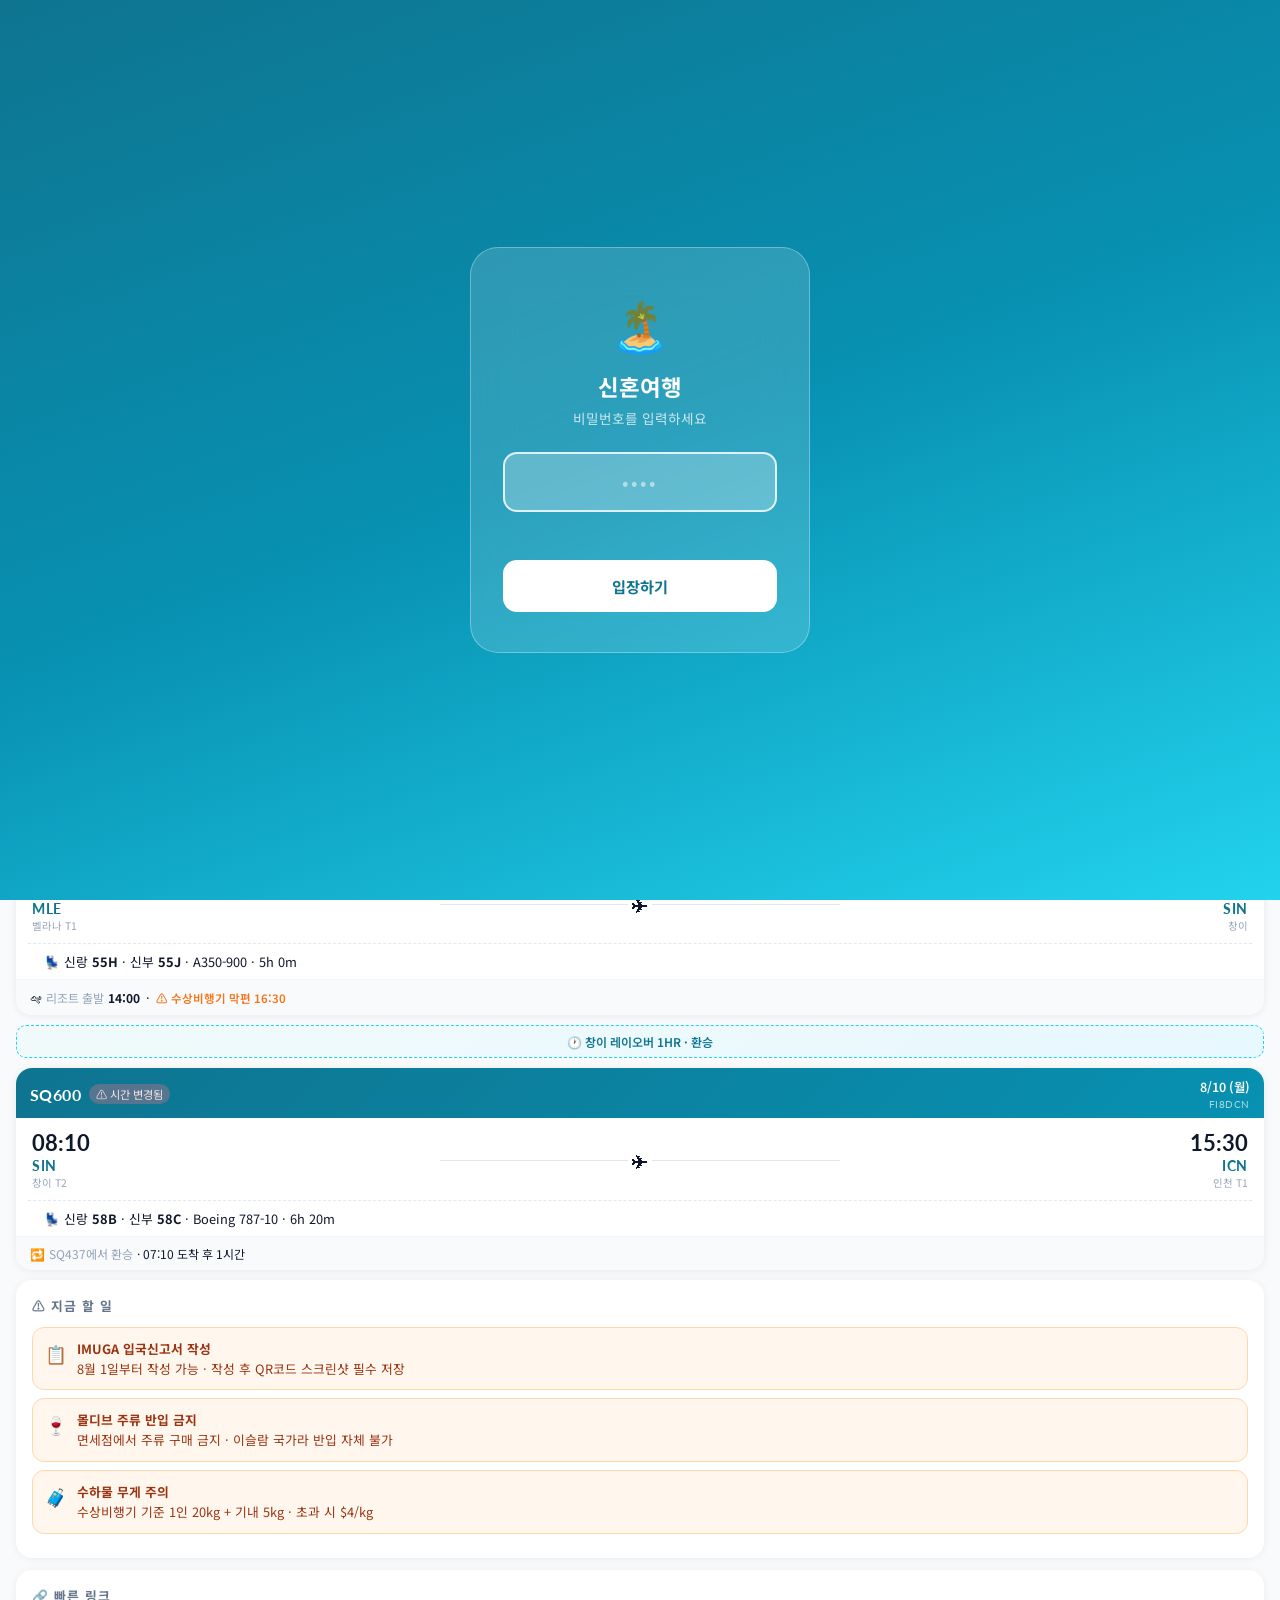
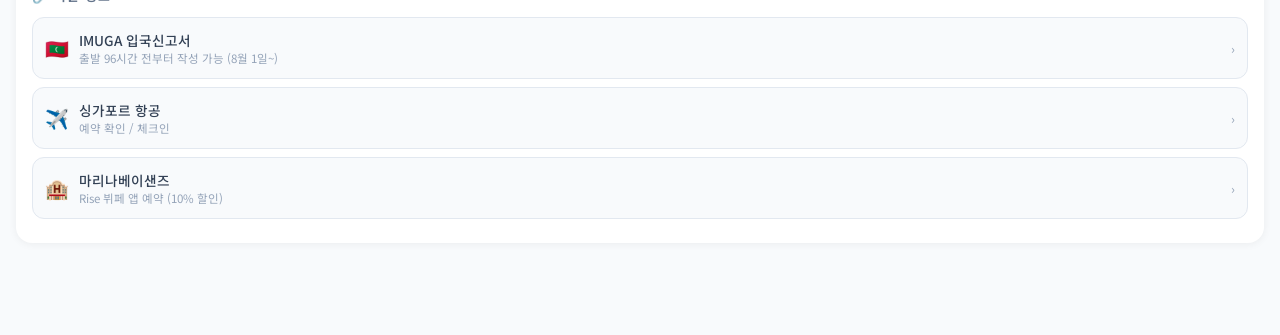
==== commit 19611b00: "귀국 항공편 정보 정확히 수정 및 레이오버 표시 - SQ437: A350-900 · 벨라나 T1 · 5h 0m - SQ600: Boeing 787-10 · 창이 T2 → 인천 T1" ====
--- a/index.html
+++ b/index.html
@@ -154,7 +154,7 @@
         <span class="bp-plane bp-changed">⚠️ 시간 변경됨</span>
       </div>
       <div class="bp-right">
-        <span class="bp-date">8/9 (토)</span>
+        <span class="bp-date">8/9 (일)</span>
         <span class="bp-ref">FI8DCN</span>
       </div>
     </div>
@@ -162,7 +162,7 @@
       <div class="bp-port">
         <div class="bp-time">23:10</div>
         <div class="bp-code">MLE</div>
-        <div class="bp-terminal">벨라나</div>
+        <div class="bp-terminal">벨라나 T1</div>
       </div>
       <div class="bp-arrow">
         <div class="bp-line"></div>
@@ -175,12 +175,17 @@
         <div class="bp-terminal">창이</div>
       </div>
     </div>
-    <div class="bp-seats">💺 신랑 <strong>55H</strong> · 신부 <strong>55J</strong></div>
+    <div class="bp-seats">💺 신랑 <strong>55H</strong> · 신부 <strong>55J</strong> · A350-900 · 5h 0m</div>
     <div class="bp-timing">
       <div class="bp-timing-item">🛩 <span class="bp-timing-label">리조트 출발</span> <strong>14:00</strong></div>
       <div class="bp-timing-sep">·</div>
       <div class="bp-timing-item bp-timing-warn">⚠️ 수상비행기 막편 16:30</div>
     </div>
+  </div>
+
+  <!-- 레이오버 -->
+  <div class="bp-layover">
+    <span>🕐 창이 레이오버 1HR · 환승</span>
   </div>
 
   <!-- SQ600 -->
@@ -191,7 +196,7 @@
         <span class="bp-plane bp-changed">⚠️ 시간 변경됨</span>
       </div>
       <div class="bp-right">
-        <span class="bp-date">8/10 (일)</span>
+        <span class="bp-date">8/10 (월)</span>
         <span class="bp-ref">FI8DCN</span>
       </div>
     </div>
@@ -199,7 +204,7 @@
       <div class="bp-port">
         <div class="bp-time">08:10</div>
         <div class="bp-code">SIN</div>
-        <div class="bp-terminal">창이</div>
+        <div class="bp-terminal">창이 T2</div>
       </div>
       <div class="bp-arrow">
         <div class="bp-line"></div>
@@ -209,12 +214,12 @@
       <div class="bp-port bp-port-right">
         <div class="bp-time">15:30</div>
         <div class="bp-code">ICN</div>
-        <div class="bp-terminal">T1</div>
-      </div>
-    </div>
-    <div class="bp-seats">💺 신랑 <strong>58B</strong> · 신부 <strong>58C</strong></div>
+        <div class="bp-terminal">인천 T1</div>
+      </div>
+    </div>
+    <div class="bp-seats">💺 신랑 <strong>58B</strong> · 신부 <strong>58C</strong> · Boeing 787-10 · 6h 20m</div>
     <div class="bp-timing">
-      <div class="bp-timing-item">🔁 <span class="bp-timing-label">SQ437 환승</span> <strong>07:10 도착 → 1시간 환승</strong></div>
+      <div class="bp-timing-item">🔁 <span class="bp-timing-label">SQ437에서 환승</span> · 07:10 도착 후 1시간</div>
     </div>
   </div>
 
@@ -712,14 +717,21 @@
       <div class="check-item" onclick="toggleCheck(this, event)">
         <input type="checkbox" onclick="handleCbClick(this);event.stopPropagation()" id="c1">
         <span class="check-label">
-          IMUGA 입국신고서 작성
+          IMUGA 입국신고서 작성 (신랑 LEE HOIL)
           <div class="check-sublabel">출발 96시간 전(8/1)부터 가능 · 몰디브 입국 시 QR 제시</div>
         </span>
       </div>
       <div class="check-item" onclick="toggleCheck(this, event)">
         <input type="checkbox" onclick="handleCbClick(this);event.stopPropagation()" id="c2">
         <span class="check-label">
-          QR코드 스크린샷 저장
+          IMUGA 입국신고서 작성 (신부 WON SOYEON)
+          <div class="check-sublabel">출발 96시간 전(8/1)부터 가능 · 몰디브 입국 시 QR 제시</div>
+        </span>
+      </div>
+      <div class="check-item" onclick="toggleCheck(this, event)">
+        <input type="checkbox" onclick="handleCbClick(this);event.stopPropagation()" id="c2b">
+        <span class="check-label">
+          QR코드 스크린샷 저장 (신랑·신부 각각)
           <div class="check-sublabel">이메일 안 올 수 있으므로 스크린샷 필수</div>
         </span>
       </div>
@@ -1103,30 +1115,56 @@
 
   <!-- 항공 예약 -->
   <div class="card">
-    <div class="card-title">✈️ 항공 예약</div>
-    <div class="info-row">
-      <div class="info-label">출국 예약번호</div>
-      <div class="info-value mono">DOETZ6 <button class="copy-btn" onclick="copyText('DOETZ6')">복사</button><br><span style="font-size:0.7rem;color:var(--gray-400)">SQ607·SQ432 (싱가포르항공)</span></div>
-    </div>
-    <div class="info-row">
-      <div class="info-label">귀국 예약번호</div>
-      <div class="info-value mono">FI8DCN <button class="copy-btn" onclick="copyText('FI8DCN')">복사</button><br><span style="font-size:0.7rem;color:var(--gray-400)">SQ437·SQ600 (싱가포르항공)</span></div>
-    </div>
-    <div class="info-row">
-      <div class="info-label">SQ607 좌석</div>
-      <div class="info-value">신랑 <strong>62J</strong> · 신부 <strong>62K</strong><br><span style="font-size:0.7rem;color:var(--gray-400)">인천 T1 09:00 출발 · Boeing 787</span></div>
-    </div>
-    <div class="info-row">
-      <div class="info-label">SQ432 좌석</div>
-      <div class="info-value">신랑 <strong>62E</strong> · 신부 <strong>62D</strong><br><span style="font-size:0.7rem;color:var(--gray-400)">창이 T2 10:20 출발 · A350-900</span></div>
+    <div class="card-title">✈️ 출국 · DOETZ6</div>
+
+    <div class="info-row">
+      <div class="info-label">예약번호</div>
+      <div class="info-value mono">DOETZ6 <button class="copy-btn" onclick="copyText('DOETZ6')">복사</button></div>
+    </div>
+    <div class="info-row">
+      <div class="info-label">SQ607</div>
+      <div class="info-value">
+        인천 T1 <strong>09:00</strong> → 창이 <strong>14:20</strong><br>
+        <span style="font-size:0.72rem;color:var(--gray-400)">8/3 (월) · Boeing 787</span><br>
+        💺 신랑 <strong>62J</strong> · 신부 <strong>62K</strong>
+      </div>
+    </div>
+    <div class="info-row">
+      <div class="info-label">SQ432</div>
+      <div class="info-value">
+        창이 T2 <strong>10:20</strong> → 말레 T1 <strong>11:50</strong><br>
+        <span style="font-size:0.72rem;color:var(--gray-400)">8/5 (수) · A350-900</span><br>
+        💺 신랑 <strong>62E</strong> · 신부 <strong>62D</strong>
+      </div>
+    </div>
+  </div>
+
+  <div class="card">
+    <div class="card-title">✈️ 귀국 · FI8DCN <span style="color:#FB7185;font-size:0.7rem;font-weight:500">시간 변경됨</span></div>
+
+    <div class="info-row">
+      <div class="info-label">예약번호</div>
+      <div class="info-value mono">FI8DCN <button class="copy-btn" onclick="copyText('FI8DCN')">복사</button></div>
     </div>
     <div class="info-row">
       <div class="info-label">SQ437 ⚠️</div>
-      <div class="info-value"><span style="color:#FB7185;font-weight:600">23:10 출발</span> (변경됨, 원래 23:25)<br><span style="font-size:0.7rem;color:var(--gray-400)">8/9 말레 → 싱가포르 07:10 도착</span></div>
+      <div class="info-value">
+        MLE 벨라나 T1 <span style="color:#FB7185;font-weight:700">23:10</span> → SIN 창이 <strong>07:10</strong><br>
+        <span style="font-size:0.72rem;color:var(--gray-400)">8/9(일)→8/10(월) · 5h 0m · A350-900 · 원래 23:25</span><br>
+        💺 신랑 <strong>55H</strong> · 신부 <strong>55J</strong>
+      </div>
+    </div>
+    <div class="info-row" style="background:#F8FAFC">
+      <div class="info-label" style="color:var(--teal)">레이오버</div>
+      <div class="info-value" style="color:var(--teal-dark);font-weight:600">창이 공항 1HR 환승</div>
     </div>
     <div class="info-row">
       <div class="info-label">SQ600 ⚠️</div>
-      <div class="info-value"><span style="color:#FB7185;font-weight:600">08:10 출발</span> (변경됨, 원래 08:00)<br><span style="font-size:0.7rem;color:var(--gray-400)">8/10 싱가포르 → 인천 15:30 도착</span></div>
+      <div class="info-value">
+        SIN 창이 T2 <span style="color:#FB7185;font-weight:700">08:10</span> → ICN 인천 T1 <strong>15:30</strong><br>
+        <span style="font-size:0.72rem;color:var(--gray-400)">8/10(월) · 6h 20m · Boeing 787-10 · 원래 08:00</span><br>
+        💺 신랑 <strong>58B</strong> · 신부 <strong>58C</strong>
+      </div>
     </div>
     <a class="quick-link mt-8" href="https://www.singaporeair.com/managebooking" target="_blank">
       <div class="ql-left"><span class="ql-icon">🔗</span><div><div class="ql-title">싱가포르항공 예약 관리</div><div class="ql-sub">singaporeair.com/managebooking</div></div></div>
@@ -1360,7 +1398,40 @@
 <section class="page" id="page-docs">
 
   <div class="page-title">📂 서류함</div>
-  <div class="page-subtitle">사진으로 저장 · 탭해서 보기 · 앱에 자동 저장</div>
+  <div class="page-subtitle">사진으로 저장 · 탭해서 보기 · GitHub으로 기기 간 동기화</div>
+
+  <!-- GitHub 동기화 설정 -->
+  <div class="gh-card" id="gh-card">
+    <div class="gh-card-header" onclick="toggleGhCard()">
+      <div class="gh-card-left">
+        <span class="gh-icon">⚙️</span>
+        <div>
+          <div class="gh-title">GitHub 동기화</div>
+          <div class="gh-status-text" id="gh-status-text">설정 후 어떤 기기에서든 파일 공유</div>
+        </div>
+      </div>
+      <span class="gh-arrow" id="gh-arrow">▾</span>
+    </div>
+    <div class="gh-card-body" id="gh-card-body">
+      <div class="gh-field">
+        <label class="gh-label">GitHub 아이디</label>
+        <input class="gh-input" id="gh-user" placeholder="예: hoil123" autocapitalize="none" autocorrect="off">
+      </div>
+      <div class="gh-field">
+        <label class="gh-label">레포 이름</label>
+        <input class="gh-input" id="gh-repo" placeholder="예: wedding-travel" autocapitalize="none" autocorrect="off">
+      </div>
+      <div class="gh-field">
+        <label class="gh-label">Personal Access Token</label>
+        <input class="gh-input" id="gh-token" type="password" placeholder="ghp_xxxxxxxxxxxx" autocapitalize="none">
+        <div class="gh-hint">GitHub → Settings → Developer settings → Personal access tokens → Fine-grained → Contents: Read & Write</div>
+      </div>
+      <div class="gh-actions">
+        <button class="gh-save-btn" onclick="saveGhSettingsUI()">저장</button>
+        <button class="gh-sync-btn" onclick="syncFromGitHub(true)">지금 동기화</button>
+      </div>
+    </div>
+  </div>
 
   <div id="doc-grid"></div>
 
--- a/styles.css
+++ b/styles.css
@@ -1028,6 +1028,96 @@
 .bp-timing-sep { color: var(--gray-300); font-size: 0.8rem; }
 .bp-timing-warn { color: #F97316; font-weight: 600; font-size: 0.72rem; }
 
+.bp-layover {
+  display: flex;
+  align-items: center;
+  justify-content: center;
+  padding: 7px 0;
+  font-size: 0.75rem;
+  color: var(--teal-dark);
+  font-weight: 600;
+  background: linear-gradient(135deg, #F0FAFA, #E8F8FF);
+  border-radius: 10px;
+  margin-bottom: 10px;
+  border: 1px dashed var(--teal-light);
+}
+
+/* ===== GITHUB SYNC CARD ===== */
+.gh-card {
+  background: white;
+  border-radius: 14px;
+  margin-bottom: 14px;
+  box-shadow: 0 1px 8px rgba(0,0,0,0.06);
+  overflow: hidden;
+}
+
+.gh-card-header {
+  display: flex;
+  align-items: center;
+  justify-content: space-between;
+  padding: 13px 16px;
+  cursor: pointer;
+}
+
+.gh-card-left { display: flex; align-items: center; gap: 10px; }
+.gh-icon { font-size: 1.2rem; }
+.gh-title { font-size: 0.88rem; font-weight: 700; color: var(--gray-700); }
+.gh-status-text { font-size: 0.7rem; color: var(--gray-400); margin-top: 1px; }
+.gh-arrow { color: var(--gray-400); transition: transform 0.2s; font-size: 0.8rem; }
+.gh-arrow.open { transform: rotate(180deg); }
+
+.gh-card-body {
+  display: none;
+  padding: 0 16px 16px;
+  border-top: 1px solid var(--gray-100);
+}
+
+.gh-card-body.open { display: block; }
+
+.gh-field { margin-top: 12px; }
+.gh-label { font-size: 0.72rem; color: var(--gray-500); font-weight: 600; display: block; margin-bottom: 4px; }
+.gh-input {
+  width: 100%;
+  padding: 10px 12px;
+  border-radius: 10px;
+  border: 1.5px solid var(--gray-200);
+  font-size: 0.85rem;
+  color: var(--gray-700);
+  font-family: inherit;
+  outline: none;
+  background: var(--gray-50);
+}
+.gh-input:focus { border-color: var(--teal); background: white; }
+.gh-hint { font-size: 0.68rem; color: var(--gray-400); margin-top: 4px; line-height: 1.4; }
+
+.gh-actions { display: flex; gap: 8px; margin-top: 14px; }
+.gh-save-btn, .gh-sync-btn {
+  flex: 1;
+  padding: 10px;
+  border-radius: 10px;
+  border: none;
+  font-size: 0.82rem;
+  font-weight: 600;
+  cursor: pointer;
+  font-family: inherit;
+}
+.gh-save-btn { background: var(--teal); color: white; }
+.gh-save-btn:active { opacity: 0.85; }
+.gh-sync-btn { background: var(--gray-100); color: var(--gray-600); }
+.gh-sync-btn:active { background: var(--gray-200); }
+
+/* 동기화 상태 뱃지 */
+.sync-badge {
+  font-size: 0.65rem;
+  padding: 2px 7px;
+  border-radius: 10px;
+  font-weight: 600;
+  margin-left: 6px;
+}
+.sync-badge.ok { background: #D1FAE5; color: #065F46; }
+.sync-badge.uploading { background: #FEF3C7; color: #92400E; }
+.sync-badge.error { background: #FEE2E2; color: #991B1B; }
+
 /* ===== TAB BAR (6 tabs) ===== */
 .tab-bar .tab-item .tab-label { font-size: 0.55rem; }
 
